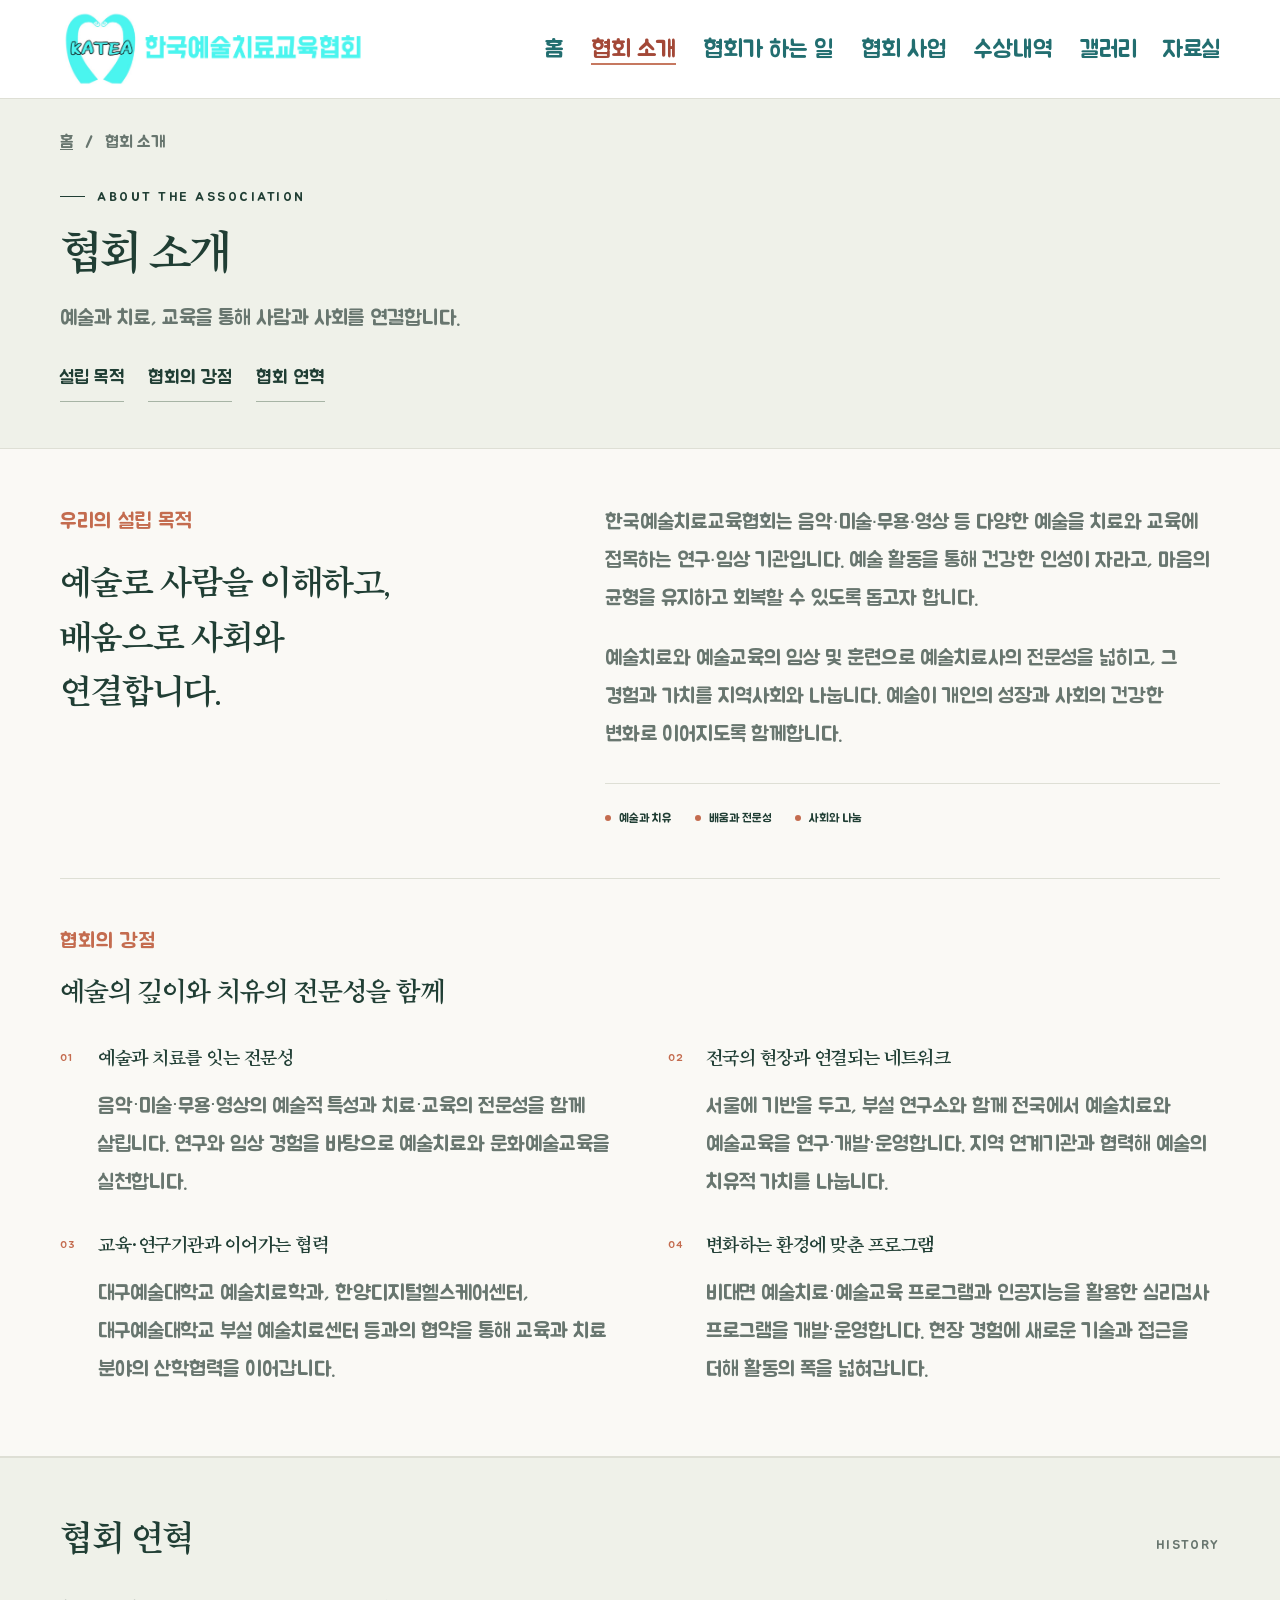
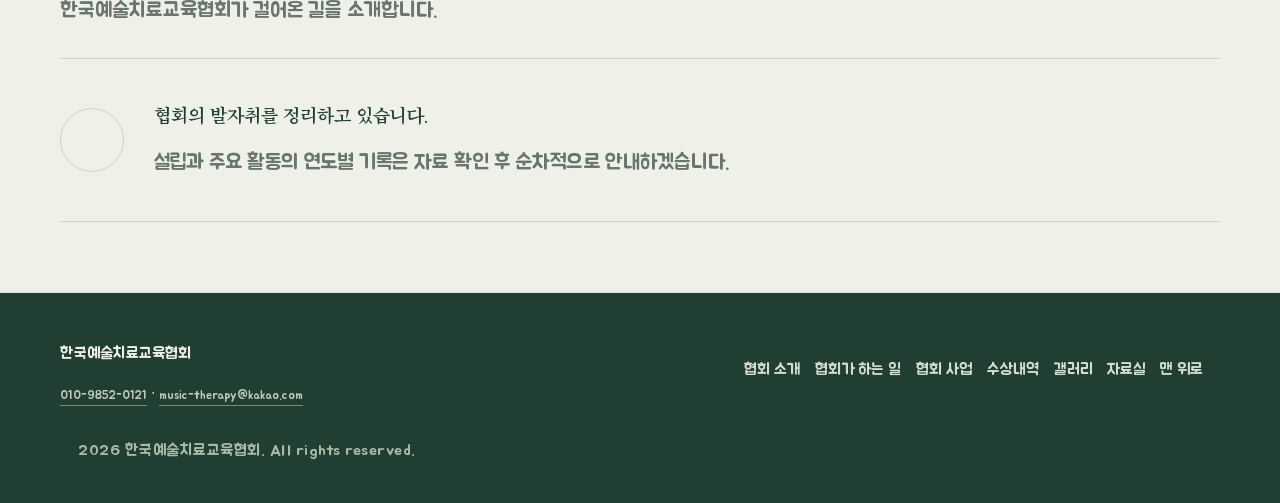
==== about/index.html @ 416f44d0 "Optimize exhibition image delivery and update vessel emphasis and association contact" ====
<!doctype html><html lang="ko"><head><meta charset="utf-8"><meta name="viewport" content="width=device-width, initial-scale=1"><meta name="theme-color" content="#244e40"><title>협회 소개 | 한국예술치료교육협회</title><meta name="description" content="예술과 치료, 교육을 통해 사람과 사회를 연결합니다."><link rel="canonical" href="https://k-atea.com/about/"><meta property="og:title" content="협회 소개 | 한국예술치료교육협회"><meta property="og:description" content="예술과 치료, 교육을 통해 사람과 사회를 연결합니다."><meta property="og:url" content="https://k-atea.com/about/"><meta property="og:image" content="https://k-atea.com/assets/katea-bi.png"><link rel="stylesheet" href="/assets/site.css"><script src="/assets/site.js" defer></script></head><body class="detail-page"><a href="#main" class="skip-link">본문 바로가기</a><header><div class="wrap header-inner"><a class="brand" href="/" aria-label="한국예술치료교육협회 홈"><img class="association-logo" src="/assets/katea-bi.png" width="2791" height="689" alt="한국예술치료교육협회 KATEA"></a><button class="menu" type="button" aria-expanded="false" aria-controls="navigation">메뉴</button><nav id="navigation" aria-label="주요 메뉴"><a href="/">홈</a><a href="/about/" aria-current="page">협회 소개</a><a href="/activities/">협회가 하는 일</a><a href="/projects/">협회 사업</a><a href="/awards/">수상내역</a><a href="/gallery/">갤러리</a><a href="/resources/">자료실</a></nav></div></header><main id="main"><div class="page-heading"><div class="wrap"><div class="breadcrumb"><a href="/">홈</a><span aria-hidden="true">/</span><span>협회 소개</span></div><div class="eyebrow">ABOUT THE ASSOCIATION</div><h1>협회 소개</h1><p>예술과 치료, 교육을 통해 사람과 사회를 연결합니다.</p><div role="navigation" class="page-subnav" aria-label="협회 소개 목차"><a href="#about">설립 목적</a><a href="#strengths">협회의 강점</a><a href="#history">협회 연혁</a></div></div></div><section class="section" id="about"><div class="wrap">

<div class="split"><div><p class="kicker">우리의 설립 목적</p><h2 class="statement">예술로 사람을 이해하고,<br>배움으로 사회와<br>연결합니다.</h2></div>
<div class="about-purpose"><p class="body-copy">한국예술치료교육협회는 음악<span style="font-family:Arial,sans-serif">·</span>미술<span style="font-family:Arial,sans-serif">·</span>무용<span style="font-family:Arial,sans-serif">·</span>영상 등 다양한 예술을 치료와 교육에 접목하는 연구<span style="font-family:Arial,sans-serif">·</span>임상 기관입니다. 예술 활동을 통해 건강한 인성이 자라고, 마음의 균형을 유지하고 회복할 수 있도록 돕고자 합니다.</p>
<p class="body-copy">예술치료와 예술교육의 임상 및 훈련으로 예술치료사의 전문성을 넓히고, 그 경험과 가치를 지역사회와 나눕니다. 예술이 개인의 성장과 사회의 건강한 변화로 이어지도록 함께합니다.</p>
<div class="values"><span><i></i>예술과 치유</span><span><i></i>배움과 전문성</span><span><i></i>사회와 나눔</span></div></div></div>
<div class="strengths" id="strengths"><div class="strengths-intro"><p class="kicker">협회의 강점</p><h2>예술의 깊이와 치유의 전문성을 함께</h2></div>
<div class="strengths-grid">
<article><span class="strength-number">01</span><h3>예술과 치료를 잇는 전문성</h3><p>음악·미술·무용·영상의 예술적 특성과 치료·교육의 전문성을 함께 살립니다. 연구와 임상 경험을 바탕으로 예술치료와 문화예술교육을 실천합니다.</p></article>
<article><span class="strength-number">02</span><h3>전국의 현장과 연결되는 네트워크</h3><p>서울에 기반을 두고, 부설 연구소와 함께 전국에서 예술치료와 예술교육을 연구·개발·운영합니다. 지역 연계기관과 협력해 예술의 치유적 가치를 나눕니다.</p></article>
<article><span class="strength-number">03</span><h3>교육·연구기관과 이어가는 협력</h3><p>대구예술대학교 예술치료학과, 한양디지털헬스케어센터, 대구예술대학교 부설 예술치료센터 등과의 협약을 통해 교육과 치료 분야의 산학협력을 이어갑니다.</p></article>
<article><span class="strength-number">04</span><h3>변화하는 환경에 맞춘 프로그램</h3><p>비대면 예술치료·예술교육 프로그램과 인공지능을 활용한 심리검사 프로그램을 개발·운영합니다. 현장 경험에 새로운 기술과 접근을 더해 활동의 폭을 넓혀갑니다.</p></article>
</div></div>
</div></section><section class="section history" id="history"><div class="wrap">
<div class="section-top"><h2 class="section-title">협회 연혁</h2><span class="section-index">HISTORY</span></div>
<p class="intro-line">한국예술치료교육협회가 걸어온 길을 소개합니다.</p>
<div class="empty"><span class="empty-symbol" aria-hidden="true">↗</span><div><h3>협회의 발자취를 정리하고 있습니다.</h3><p>설립과 주요 활동의 연도별 기록은 자료 확인 후 순차적으로 안내하겠습니다.</p></div></div>
</div></section></main><footer><div class="wrap"><div class="footer-inner"><div><strong>한국예술치료교육협회</strong><p><a href="tel:01098520121">010-9852-0121</a> · <a href="mailto:music-therapy@kakao.com">music-therapy@kakao.com</a></p></div><div class="footer-links"><a href="/about/">협회 소개</a><a href="/activities/">협회가 하는 일</a><a href="/projects/">협회 사업</a><a href="/awards/">수상내역</a><a href="/gallery/">갤러리</a><a href="/resources/">자료실</a><a href="#main">맨 위로 ↑</a></div></div><div class="copyright">© <span id="year">2026</span> 한국예술치료교육협회. All rights reserved.</div></div></footer></body></html>
---- assets/site.css ----
:root{--ink:#203e34;--green:#244e40;--muted:#68766f;--paper:#faf9f5;--line:#dedfd5;--soft:#eff1e9;--accent:#c46c4f}
*{box-sizing:border-box}html{scroll-behavior:smooth;scroll-padding-top:110px}body{margin:0;background:var(--paper);color:var(--ink);font-family:"Noto Sans KR","Malgun Gothic",sans-serif;word-break:keep-all}a{color:inherit;text-decoration:none}button{font:inherit;cursor:pointer}a:focus-visible,button:focus-visible{outline:3px solid var(--accent);outline-offset:5px}.wrap{max-width:1240px;margin:auto;padding:0 40px}.draft{background:var(--green);color:#e4ebdf;text-align:center;padding:9px 16px;font-size:11px;letter-spacing:.03em}
header{position:sticky;top:0;background:rgba(250,249,245,.97);border-bottom:1px solid var(--line);z-index:5}.header-inner{height:88px;display:flex;align-items:center;justify-content:space-between;gap:22px}.brand{display:flex;align-items:center;gap:12px}.brand svg{width:38px;height:44px}.brand strong{display:block;font-size:19px;letter-spacing:-1px}.brand small{display:block;font-size:10px;letter-spacing:3px;margin-top:5px;color:var(--muted)}nav{display:flex;gap:27px}nav a{font-size:13px;font-weight:600;padding:14px 0}nav a:hover,nav a[aria-current]{color:var(--accent)}.menu{display:none;background:none;border:1px solid var(--line);padding:8px 12px;border-radius:4px}
.hero{position:relative;overflow:hidden;border-bottom:1px solid var(--line)}.hero-inner{display:grid;grid-template-columns:1.12fr 1fr;align-items:center;min-height:610px;gap:40px;padding-top:65px;padding-bottom:65px}.eyebrow{font-size:11px;letter-spacing:2.5px;font-weight:600;display:flex;align-items:center;gap:12px}.eyebrow:before{content:"";width:25px;height:1px;background:currentColor}.hero h1{font-size:clamp(36px,4.3vw,60px);font-weight:400;line-height:1.4;letter-spacing:-3px;margin:30px 0 25px}.hero h1 em{font-style:normal;color:var(--accent)}.hero p{font-size:15px;color:var(--muted);line-height:1.95;margin:0}.hero-actions{display:flex;gap:25px;align-items:center;margin-top:35px}.button{display:inline-flex;gap:30px;align-items:center;padding:16px 22px;background:var(--green);color:white;font-size:13px}.button:hover{background:#35634f}.text-link{font-size:13px;border-bottom:1px solid #a7b4a5;padding:10px 0}.art{margin:0;position:relative;max-width:470px;justify-self:center;width:100%}.art svg{width:100%;display:block}.art figcaption{margin-top:15px;display:flex;justify-content:space-between;color:var(--muted);font-size:10px;letter-spacing:1.7px}.hero-foot{font-size:10px;letter-spacing:2px;color:var(--muted);padding-bottom:24px;display:flex;gap:18px;align-items:center}.hero-foot:before{content:"";height:1px;width:46px;background:var(--muted)}
.section{padding:95px 0;border-bottom:1px solid var(--line)}.section-top{display:flex;justify-content:space-between;align-items:baseline;margin-bottom:38px}.section-title{font-size:34px;letter-spacing:-1.5px;font-weight:500;margin:0}.section-index{font-size:11px;letter-spacing:2px;color:var(--muted)}.split{display:grid;grid-template-columns:.85fr 1.15fr;gap:90px}.kicker{color:var(--accent);font-size:12px;letter-spacing:1px;margin:0 0 18px}.statement{font-size:33px;font-weight:400;line-height:1.65;letter-spacing:-1px;margin:0}.body-copy{font-size:15px;line-height:2.1;color:var(--muted);margin:0}.note{display:inline-block;font-size:11px;padding:5px 10px;background:#e8ebdf;color:#58634e;border-radius:20px;margin-bottom:15px}.values{margin-top:32px;display:flex;gap:24px;border-top:1px solid var(--line);padding-top:23px}.values span{font-size:12px;display:flex;align-items:center;gap:8px}.values i{width:6px;height:6px;background:var(--accent);border-radius:50%}.history{background:var(--soft)}.empty{border-top:1px solid #cdd4c6;border-bottom:1px solid #cdd4c6;padding:42px 0;display:flex;gap:30px;align-items:center}.empty-symbol{width:64px;height:64px;border:1px solid #cdd4c6;border-radius:50%;display:grid;place-items:center;font-size:25px;color:#66775e;flex-shrink:0}.empty h3{font-size:18px;font-weight:500;margin:0 0 10px}.empty p{font-size:13px;line-height:1.8;color:var(--muted);margin:0}.intro-line{max-width:600px;font-size:14px;line-height:1.9;color:var(--muted);margin:-16px 0 30px}.activities{display:grid;grid-template-columns:repeat(3,1fr);gap:35px;margin-top:25px}.activity{border-top:2px solid #8b9c7c;padding:26px 0 8px}.activity:nth-child(2){border-color:#c78965}.activity:nth-child(3){border-color:#c2bc83}.activity-number{font-size:12px;letter-spacing:2px;color:var(--muted)}.activity h3{font-size:23px;font-weight:500;letter-spacing:-1px;margin:26px 0 13px}.activity p{font-size:13px;line-height:1.95;color:var(--muted);margin:0}.award-inner{display:grid;grid-template-columns:.8fr 1.2fr;gap:75px;align-items:center}.award-title p{margin:18px 0 0;line-height:1.9;font-size:14px;color:var(--muted)}.gallery{background:#f0eee6}.gallery-head{display:flex;justify-content:space-between;align-items:center;gap:20px;margin-bottom:25px}.filters{display:flex;gap:8px}.filters button{border:1px solid #d4d6c9;background:transparent;padding:9px 19px;border-radius:24px;font-size:12px;color:var(--muted)}.filters button[aria-pressed="true"]{background:var(--green);color:white;border-color:var(--green)}.gallery-space{min-height:240px;border:1px solid #d4d6c9;display:grid;place-items:center;text-align:center;padding:35px;background:rgba(255,255,255,.25)}.gallery-space svg{width:45px;height:45px;margin:auto auto 17px;color:#7a886e}.gallery-space h3{font-size:19px;font-weight:500;margin:0 0 12px}.gallery-space p{font-size:13px;color:var(--muted);margin:0;line-height:1.9}.bottom-message{padding:70px 20px;text-align:center}.bottom-message p{font-size:26px;font-weight:400;line-height:1.7;letter-spacing:-1px;margin:0}.bottom-message small{display:block;letter-spacing:3px;font-size:10px;margin-top:22px;color:var(--muted)}footer{background:#213e33;color:#eff0e8;padding:40px 0}.footer-inner{display:flex;justify-content:space-between;align-items:center;gap:25px}.footer-inner strong{font-size:16px;font-weight:500}.footer-inner p{font-size:11px;color:#bdc9bc;line-height:1.8;margin:10px 0 0}.footer-inner a{font-size:12px;border-bottom:1px solid #7b8d7a;padding-bottom:5px}.copyright{font-size:10px;color:#a9b9a8;margin-top:28px;letter-spacing:.5px}
@media(max-width:1000px){.wrap{padding-left:26px;padding-right:26px}nav{gap:15px}nav a{font-size:12px}.brand strong{font-size:16px}.brand small{letter-spacing:2px}.hero-inner{min-height:540px;gap:15px}.split{gap:45px}.award-inner{gap:40px}}
@media(max-width:760px){html{scroll-padding-top:85px}.wrap{padding-left:23px;padding-right:23px}.header-inner{height:75px}.brand strong{font-size:16px}.brand small{font-size:8px;letter-spacing:1.8px}.brand svg{width:30px}.menu{display:block}nav{display:none;position:absolute;left:0;right:0;top:75px;background:var(--paper);padding:12px 24px 22px;border-bottom:1px solid var(--line);flex-direction:column;gap:0}nav.open{display:flex}nav a{font-size:14px;padding:13px 0}.hero-inner{grid-template-columns:1fr;padding-top:48px;padding-bottom:25px;gap:30px}.hero h1{font-size:42px;letter-spacing:-2.5px;margin-top:25px}.hero p{font-size:14px}.eyebrow{font-size:10px;letter-spacing:1.5px}.art{width:80%;max-width:360px}.hero-actions{gap:20px}.hero-foot{font-size:9px;padding-top:20px}.section{padding:62px 0}.section-top{margin-bottom:30px}.section-title{font-size:28px}.section-index{font-size:9px;letter-spacing:1px}.split,.award-inner{grid-template-columns:1fr;gap:28px}.statement{font-size:28px}.body-copy{font-size:14px}.activities{grid-template-columns:1fr;gap:27px}.activity h3{margin-top:16px}.activity p{max-width:480px}.empty{gap:18px;padding:30px 0}.empty-symbol{width:48px;height:48px}.empty h3{font-size:16px}.empty p{font-size:12px}.gallery-head{align-items:flex-start;flex-direction:column}.gallery-space{min-height:230px}.bottom-message{padding:50px 20px}.bottom-message p{font-size:22px}.footer-inner{align-items:flex-start;flex-direction:column}.intro-line{margin-top:-5px}}
@media(prefers-reduced-motion:reduce){html{scroll-behavior:auto}}

/* Official association BI and activity video */
header{background:#fff}.brand{flex-shrink:0}.association-logo{display:block;width:315px;max-width:100%;height:auto}.header-inner{height:98px}
.gallery-space[hidden],.gallery-feature[hidden]{display:none}
.gallery-feature{background:#fff;border:1px solid var(--line);padding:30px}
.video-heading{display:flex;justify-content:space-between;gap:25px;align-items:center;margin-bottom:24px}
.video-heading .kicker{margin-bottom:12px}.video-heading h3{font-size:36px;font-weight:500;letter-spacing:-1.5px;margin:0;line-height:1.4}
.video-project{font-size:14px;line-height:1.8;color:var(--muted);margin:0;text-align:right}.video-project span{display:block;font-size:11px;letter-spacing:1px;color:var(--accent);margin-bottom:4px}
.video-frame{aspect-ratio:16/9;width:100%;background:#111;position:relative}.video-frame iframe{position:absolute;inset:0;width:100%;height:100%;border:0}
.video-caption{display:flex;justify-content:space-between;gap:15px;align-items:center;margin:16px 0 26px;font-size:12px;color:var(--muted);line-height:1.8}.video-caption p{margin:0}.video-caption a{white-space:nowrap;border-bottom:1px solid #a7b4a5;color:var(--green)}
.partners{display:grid;grid-template-columns:repeat(4,minmax(0,1fr));border-top:1px solid var(--line);padding-top:24px;gap:22px}
.partner{min-width:0}.partner-role{display:block;font-size:11px;color:var(--muted);margin-bottom:12px}.partner a{display:flex;align-items:center;justify-content:center;height:75px;background:white;border:1px solid #edeee9;padding:12px}.partner img{display:block;max-width:100%;max-height:100%;width:auto;height:auto}.partner .partner-name{font-size:11px;line-height:1.7;margin:9px 0 0;color:var(--muted)}.partner .arte-mark{width:100%;height:auto;max-height:100%}
.gallery-status{font-size:12px;color:var(--muted);margin:15px 0 0}
@media(max-width:1000px){.association-logo{width:275px}.header-inner{gap:15px}nav{gap:15px}}
@media(max-width:760px){.header-inner{height:82px}.association-logo{width:235px}nav{top:82px}.gallery-feature{padding:18px}.video-heading{align-items:flex-start;flex-direction:column;gap:15px}.video-heading h3{font-size:30px}.video-project{text-align:left}.video-project span{display:inline;margin-right:8px}.video-caption{align-items:flex-start;flex-direction:column;margin-bottom:22px}.partners{grid-template-columns:repeat(2,minmax(0,1fr));gap:20px 15px}.partner a{height:67px;padding:10px}.partner-name{font-size:10px}.gallery-head{gap:20px}}
@media(max-width:360px){.association-logo{width:205px}.header-inner{gap:10px}}

/* Association purpose and strengths */
.about-purpose>.body-copy+.body-copy{margin-top:22px}.strengths{margin-top:65px;padding-top:42px;border-top:1px solid var(--line)}.strengths-intro h3{font-size:26px;line-height:1.6;letter-spacing:-1px;font-weight:500;margin:0}.strengths-intro .kicker{margin-bottom:12px}.strengths-grid{display:grid;grid-template-columns:repeat(2,minmax(0,1fr));gap:32px 55px;margin-top:32px}.strengths-grid article{position:relative;padding-left:38px}.strength-number{position:absolute;top:4px;left:0;color:var(--accent);font-size:11px;letter-spacing:1px}.strengths-grid h4{font-size:18px;font-weight:500;line-height:1.65;margin:0 0 12px;letter-spacing:-.5px}.strengths-grid p{font-size:13px;line-height:1.95;color:var(--muted);margin:0}
@media(max-width:760px){.strengths{margin-top:42px;padding-top:30px}.strengths-intro h3{font-size:23px}.strengths-grid{grid-template-columns:1fr;gap:28px;margin-top:28px}.strengths-grid article{padding-left:32px}.strengths-grid h4{font-size:17px}.about-purpose .values{gap:16px;flex-wrap:wrap}}

/* Arts healing and arts education project archive */
.projects-section{background:#f0f2eb}.projects-heading{display:flex;justify-content:space-between;align-items:center;gap:25px}.projects-heading .intro-line{margin:0}.project-filters{display:flex;gap:8px;flex-shrink:0}.project-filters button{border:1px solid #cfd7c9;background:transparent;color:var(--muted);padding:11px 23px;font-size:13px;border-radius:25px}.project-filters button[aria-pressed="true"]{background:var(--green);border-color:var(--green);color:white}.project-category-description{font-size:12px;letter-spacing:.5px;color:var(--muted);margin:28px 0 0}.project-timeline[hidden]{display:none}.project-timeline{margin-top:26px}.project-year{display:grid;grid-template-columns:180px minmax(0,1fr);gap:35px;border-top:1px solid #cdd5c6;padding:36px 0}.project-year:last-child{padding-bottom:0}.project-year-label h3{font-size:36px;font-weight:400;letter-spacing:-1px;margin:0 0 12px;line-height:1.2}.project-period{font-size:12px;color:var(--muted);line-height:1.8;margin:15px 0 0}.project-period>span{display:block;font-size:10px;letter-spacing:.5px}.project-live{display:inline-block;border:1px solid #a9baa0;color:#476a38;border-radius:20px;font-size:10px;padding:4px 10px}.project-entry{background:var(--paper);padding:26px 28px}.project-entry+.project-entry{margin-top:16px}.project-organizer{font-size:11px;color:var(--muted);margin:0 0 10px}.project-entry h4{font-size:19px;font-weight:500;letter-spacing:-.5px;line-height:1.7;margin:0}.project-tags{display:flex;flex-wrap:wrap;gap:7px;margin-top:16px}.project-tags span{font-size:11px;color:#59674e;background:#e8ecdf;padding:5px 10px;border-radius:3px}.project-institutions{border-top:1px solid var(--line);margin-top:22px;padding-top:14px}.project-institutions summary{font-size:12px;color:var(--green);cursor:pointer;padding:3px 0;width:fit-content}.project-institutions summary:focus-visible{outline:3px solid var(--accent);outline-offset:5px}.project-institution-groups{padding-top:18px}.project-institution-groups>div+div{margin-top:20px}.project-institution-groups h5{font-size:12px;font-weight:600;margin:0 0 10px}.project-institution-groups ul{list-style:disc;margin:0;padding-left:17px;display:grid;grid-template-columns:repeat(2,minmax(0,1fr));column-gap:25px;row-gap:7px}.project-institution-groups li{font-size:12px;line-height:1.85;color:var(--muted);padding-left:1px}
@media(max-width:1020px){.menu{display:block}nav{display:none;position:absolute;left:0;right:0;top:82px;background:#fff;padding:12px 24px 22px;border-bottom:1px solid var(--line);flex-direction:column;gap:0}nav.open{display:flex}nav a{font-size:14px;padding:13px 0}.header-inner{height:82px}.association-logo{width:235px}}
@media(max-width:760px){.projects-heading{align-items:flex-start;flex-direction:column;gap:24px}.project-filters button{padding:10px 23px}.project-year{grid-template-columns:1fr;gap:21px;padding:28px 0}.project-year-label{display:flex;align-items:center;gap:14px;flex-wrap:wrap}.project-year-label h3{font-size:30px;margin:0}.project-period{margin:0 0 0 auto;text-align:right;font-size:11px}.project-period>span{font-size:9px}.project-entry{padding:21px 19px}.project-entry h4{font-size:17px}.project-institution-groups ul{grid-template-columns:1fr;gap:6px}.project-category-description{font-size:11px}}

/* Separate menu pages and a concise home */
.skip-link{position:absolute;left:-9999px;top:12px;background:#fff;padding:12px;z-index:20}.skip-link:focus{left:12px}.sr-only{position:absolute;width:1px;height:1px;padding:0;margin:-1px;overflow:hidden;clip:rect(0,0,0,0);white-space:nowrap;border:0}
.page-heading{background:var(--soft);border-bottom:1px solid var(--line);padding:28px 0 46px}.breadcrumb{display:flex;gap:12px;font-size:11px;color:var(--muted);margin-bottom:30px}.breadcrumb a{text-decoration:underline;text-underline-offset:3px}.page-heading h1{font-size:44px;font-weight:400;letter-spacing:-2px;line-height:1.4;margin:14px 0}.page-heading>.wrap>p{font-size:14px;line-height:1.9;color:var(--muted);margin:0;max-width:680px}.page-subnav{display:flex;gap:24px;margin-top:26px;flex-wrap:wrap}.page-subnav a{font-size:12px;border-bottom:1px solid #a7b4a5;padding-bottom:7px}.detail-page .section{padding-top:52px;padding-bottom:70px;min-height:250px}.detail-page .projects-section,.detail-page .gallery{background:var(--paper)}.detail-page .strengths{margin-top:50px}.detail-page .strengths-intro h2{font-size:26px;line-height:1.6;font-weight:500;letter-spacing:-1px;margin:0}.detail-page .strengths-grid h3{font-size:18px;line-height:1.65;font-weight:500;letter-spacing:-.5px;margin:0 0 12px}.detail-page .project-year-label h2{font-size:36px;font-weight:400;letter-spacing:-1px;line-height:1.2;margin:0 0 12px}.detail-page .project-entry h3{font-size:19px;font-weight:500;letter-spacing:-.5px;line-height:1.7;margin:0}.detail-page .project-institution-groups h4{font-size:12px;font-weight:600;margin:0 0 10px}.detail-page .video-heading h2{font-size:36px;font-weight:500;letter-spacing:-1.5px;line-height:1.4;margin:0}.detail-page #history{border-top:1px solid var(--line)}
.home-summary{padding:65px 0;border-bottom:1px solid var(--line)}.home-summary-grid{display:grid;grid-template-columns:.95fr 1.05fr;gap:75px;align-items:center}.home-summary h2{font-size:29px;line-height:1.7;font-weight:400;letter-spacing:-1px;margin:0}.home-summary p{font-size:14px;line-height:2;color:var(--muted);margin:0 0 18px}.home-projects{padding:65px 0;background:var(--soft);border-bottom:1px solid var(--line)}.home-section-heading{display:flex;align-items:center;justify-content:space-between;gap:25px;margin-bottom:28px}.home-section-heading h2{font-size:29px;font-weight:500;letter-spacing:-1px;margin:0}.home-project-grid{display:grid;grid-template-columns:repeat(2,minmax(0,1fr));gap:25px}.home-project-card{background:var(--paper);padding:30px;display:block;border-top:2px solid #8b9c7c;transition:background .15s}.home-project-card:nth-child(2){border-top-color:#c78965}.home-project-card:hover{background:#fff}.home-project-card h3{font-size:24px;font-weight:500;letter-spacing:-1px;margin:16px 0}.home-project-card p{font-size:13px;line-height:1.9;color:var(--muted);margin:0 0 22px}.home-card-link{font-size:12px;border-bottom:1px solid #a7b4a5;padding-bottom:5px}.home-latest{padding:65px 0;border-bottom:1px solid var(--line)}.home-latest-layout{display:grid;grid-template-columns:.65fr 1.35fr;gap:45px;align-items:center}.home-latest h3{font-size:31px;font-weight:400;letter-spacing:-1px;margin:15px 0}.home-latest p{font-size:14px;line-height:1.9;color:var(--muted);margin:0 0 22px}.home-latest .video-frame{margin:0}.footer-links{display:flex;flex-wrap:wrap;gap:15px;line-height:1.8}.footer-inner .footer-links a{font-size:11px;border:0;color:#d3ddcf}.empty-page{padding:75px 0;min-height:350px}.empty-page p{line-height:2;color:var(--muted)}
@media(max-width:760px){.page-heading{padding:23px 0 30px}.page-heading h1{font-size:34px;letter-spacing:-1.5px}.breadcrumb{margin-bottom:23px}.page-heading>.wrap>p{font-size:13px}.detail-page .section{padding-top:36px;padding-bottom:48px}.home-summary,.home-projects,.home-latest{padding:45px 0}.home-summary-grid,.home-latest-layout{grid-template-columns:1fr;gap:25px}.home-summary h2{font-size:25px}.home-section-heading h2{font-size:26px}.home-section-heading{gap:15px}.home-section-heading .text-link{font-size:11px;white-space:nowrap}.home-project-grid{grid-template-columns:1fr;gap:18px}.home-project-card{padding:25px}.home-project-card h3{font-size:22px;margin:14px 0}.home-project-card p{margin-bottom:18px}.home-latest h3{font-size:28px}.detail-page .strengths-intro h2{font-size:23px}.detail-page .strengths-grid h3{font-size:17px}.detail-page .project-year-label h2{font-size:30px;margin:0}.detail-page .project-entry h3{font-size:17px}.detail-page .video-heading h2{font-size:30px}.page-subnav{gap:20px}.footer-links{gap:12px}}

/* 2024 Korea Arts & Culture Education Service commendation */
.award-record{display:grid;grid-template-columns:.9fr 1.1fr;gap:55px;align-items:start}.award-photo{margin:0}.award-photo>a{display:block;background:#eee9df;border:1px solid #e1dfd5;padding:10px}.award-photo img{display:block;width:100%;height:auto}.award-photo figcaption{text-align:center;margin-top:15px;font-size:12px;color:var(--muted)}.award-photo figcaption a{border-bottom:1px solid #a7b4a5;padding-bottom:4px}.award-copy>.kicker{line-height:1.8;margin:0 0 15px}.award-copy h2{font-size:30px;font-weight:500;line-height:1.6;letter-spacing:-1.2px;margin:0 0 26px}.award-facts{margin:0;padding:20px 0;border-top:1px solid var(--line);border-bottom:1px solid var(--line)}.award-facts>div{display:grid;grid-template-columns:80px minmax(0,1fr);gap:14px;font-size:13px;line-height:1.8}.award-facts>div+div{margin-top:10px}.award-facts dt{color:var(--muted)}.award-facts dd{margin:0}.award-description{margin-top:28px}.award-description h3{font-size:19px;line-height:1.7;font-weight:500;margin:0 0 15px;letter-spacing:-.5px}.award-description p{font-size:14px;line-height:2;color:var(--muted);margin:0}.award-description p+p{margin-top:16px}.award-citation{margin-top:24px;border-top:1px solid var(--line);padding-top:17px}.award-citation summary{font-size:12px;color:var(--green);cursor:pointer;line-height:1.8;padding:3px 0}.award-citation blockquote{font-size:13px;line-height:2;color:var(--muted);margin:17px 0 0;padding:0 0 0 16px;border-left:2px solid #aab69a}.award-project-link{margin-top:25px;display:inline-block}
@media(max-width:760px){.award-record{grid-template-columns:1fr;gap:35px}.award-photo{max-width:410px;width:100%;justify-self:center}.award-copy h2{font-size:25px;letter-spacing:-1px;margin-bottom:22px}.award-copy>.kicker{font-size:11px}.award-facts>div{grid-template-columns:65px minmax(0,1fr);gap:10px;font-size:12px}.award-description h3{font-size:18px}.award-description p{font-size:13px}.award-citation blockquote{font-size:12px}}

.video-description{margin:0 0 24px;max-width:860px}.video-description h3{font-size:14px;font-weight:600;color:var(--green);margin:0 0 8px}.video-description p{font-size:15px;line-height:1.95;color:var(--muted);margin:0}

/* BOOKK typography */

@font-face{font-family:"Bookk Gothic";src:url("/assets/fonts/BookkGothic_Bold.woff2") format("woff2");font-style:normal;font-weight:100 900;font-display:swap}
@font-face{font-family:"Bookk Myungjo";src:url("/assets/fonts/BookkMyungjo_Light.woff2") format("woff2");font-style:normal;font-weight:100 500;font-display:swap}
@font-face{font-family:"Bookk Myungjo";src:url("/assets/fonts/BookkMyungjo_Bold.woff2") format("woff2");font-style:normal;font-weight:600 900;font-display:swap}
body{font-family:"Bookk Gothic","Malgun Gothic",sans-serif}input,select,textarea{font-family:inherit}h1,h2,h3,h4,h5,h6,.statement,.bottom-message p{font-family:"Bookk Myungjo","Batang",serif}

h1,h2,h3,h4,h5,h6,.statement,.bottom-message p{font-weight:700!important}

/* Jua body type and larger reading sizes */
@font-face{font-family:"BM Jua";src:url("/assets/fonts/BMJUA.woff2") format("woff2");font-style:normal;font-weight:100 900;font-display:swap}
body{font-family:"BM Jua","Malgun Gothic",sans-serif;font-size:21px;line-height:1.7}
main p:not(.statement):not(.bottom-message p),main li,main dd,main dt,main blockquote{font-size:21px!important;line-height:1.8!important}
main button,main summary,main label,main input,main select,.text-link,.button,.page-subnav a,.home-card-link{font-size:19px!important}
nav a{font-size:24px!important;line-height:1.4;white-space:nowrap}
.project-tags span,.project-period>span,.project-live,.partner-role,.partner-name,.video-caption,.breadcrumb,.kicker,.project-category-description{font-size:17px!important}
.footer-inner p,.footer-inner .footer-links a,.copyright{font-size:16px}
.detail-page .project-institution-groups h4,.video-description h3{font-size:18px}
@media(max-width:760px){body{font-size:20px}main p:not(.statement):not(.bottom-message p),main li,main dd,main dt,main blockquote{font-size:20px!important}main button,main summary,main label,.text-link,.button{font-size:18px!important}.home-section-heading{flex-wrap:wrap}.hero-actions{flex-wrap:wrap}.video-caption{flex-wrap:wrap}}
@media(min-width:1021px) and (max-width:1250px){nav{gap:14px}.association-logo{width:245px}}

/* Render middle dots with a system glyph in Jua text. */
@font-face{font-family:"BM Jua";src:local("Arial"),local("Liberation Sans"),local("Roboto"),local("Helvetica");font-style:normal;font-weight:100 900;unicode-range:U+00B7,U+007E}

body .hero #hero-title+p{font-size:clamp(22px,4.6cqw,24px)!important}.menu{font-size:23px;line-height:1.4}.section-index,.eyebrow{font-size:13px}.resources-section .pdf-dropzone small,.resources-section .pdf-quality small,.resources-section .pdf-file-info small,.resources-section .resources-privacy{font-size:15px}.resources-section .pdf-quality b,.resources-section .pdf-file-info strong{font-size:17px}

@media(min-width:1021px) and (max-width:1179px){.menu{display:block}.header-inner{position:relative}nav{display:none;position:absolute;inset:100% 0 auto;background:#fff;padding:12px 24px;flex-direction:column;gap:0;border-bottom:1px solid var(--line)}nav.open{display:flex}}
@media(max-width:1179px){nav.open{max-height:calc(100dvh - 88px);overflow-y:auto}nav a{font-size:23px!important;padding:10px 0}}

/* Association navigation palette */
header nav a{color:#226e70}
header nav a:hover,header nav a:focus-visible{color:#12575b;background:#e6f5f1;border-radius:4px}
header nav a[aria-current="page"]{color:#a34837;text-decoration:underline;text-decoration-color:#c67860;text-decoration-thickness:2px;text-underline-offset:.32em}
header .menu{color:#226e70;background:#edf8f5;border-color:#92bdb6;border-radius:6px}
header .menu:hover,header .menu[aria-expanded="true"]{color:#12575b;background:#dbf1eb}
/* Spring 2026 gallery entry */
.gallery-exhibition[hidden]{display:none}.gallery-exhibition{margin-bottom:35px;border:1px solid var(--line);background:#edf0e6}.gallery-exhibition-link{display:grid;grid-template-columns:1fr 1.15fr;align-items:center}.gallery-exhibition-link>img{display:block;width:100%;height:auto;aspect-ratio:1797/985;object-fit:contain}.gallery-exhibition-link>div{padding:38px}.gallery-exhibition h2{font-size:32px;font-weight:500;line-height:1.5;letter-spacing:-1px;margin:0 0 20px}.gallery-exhibition p{font-size:15px;line-height:1.9;color:var(--muted)}.gallery-exhibition .gallery-exhibition-note{font-size:13px}.gallery-exhibition .button{margin-top:12px}.gallery-exhibition a:hover h2{color:var(--accent)}@media(max-width:760px){.gallery-exhibition-link{grid-template-columns:1fr}.gallery-exhibition-link>img{height:auto}.gallery-exhibition-link>div{padding:25px}.gallery-exhibition h2{font-size:26px}.gallery-head .filters{flex-wrap:wrap;justify-content:flex-start}}
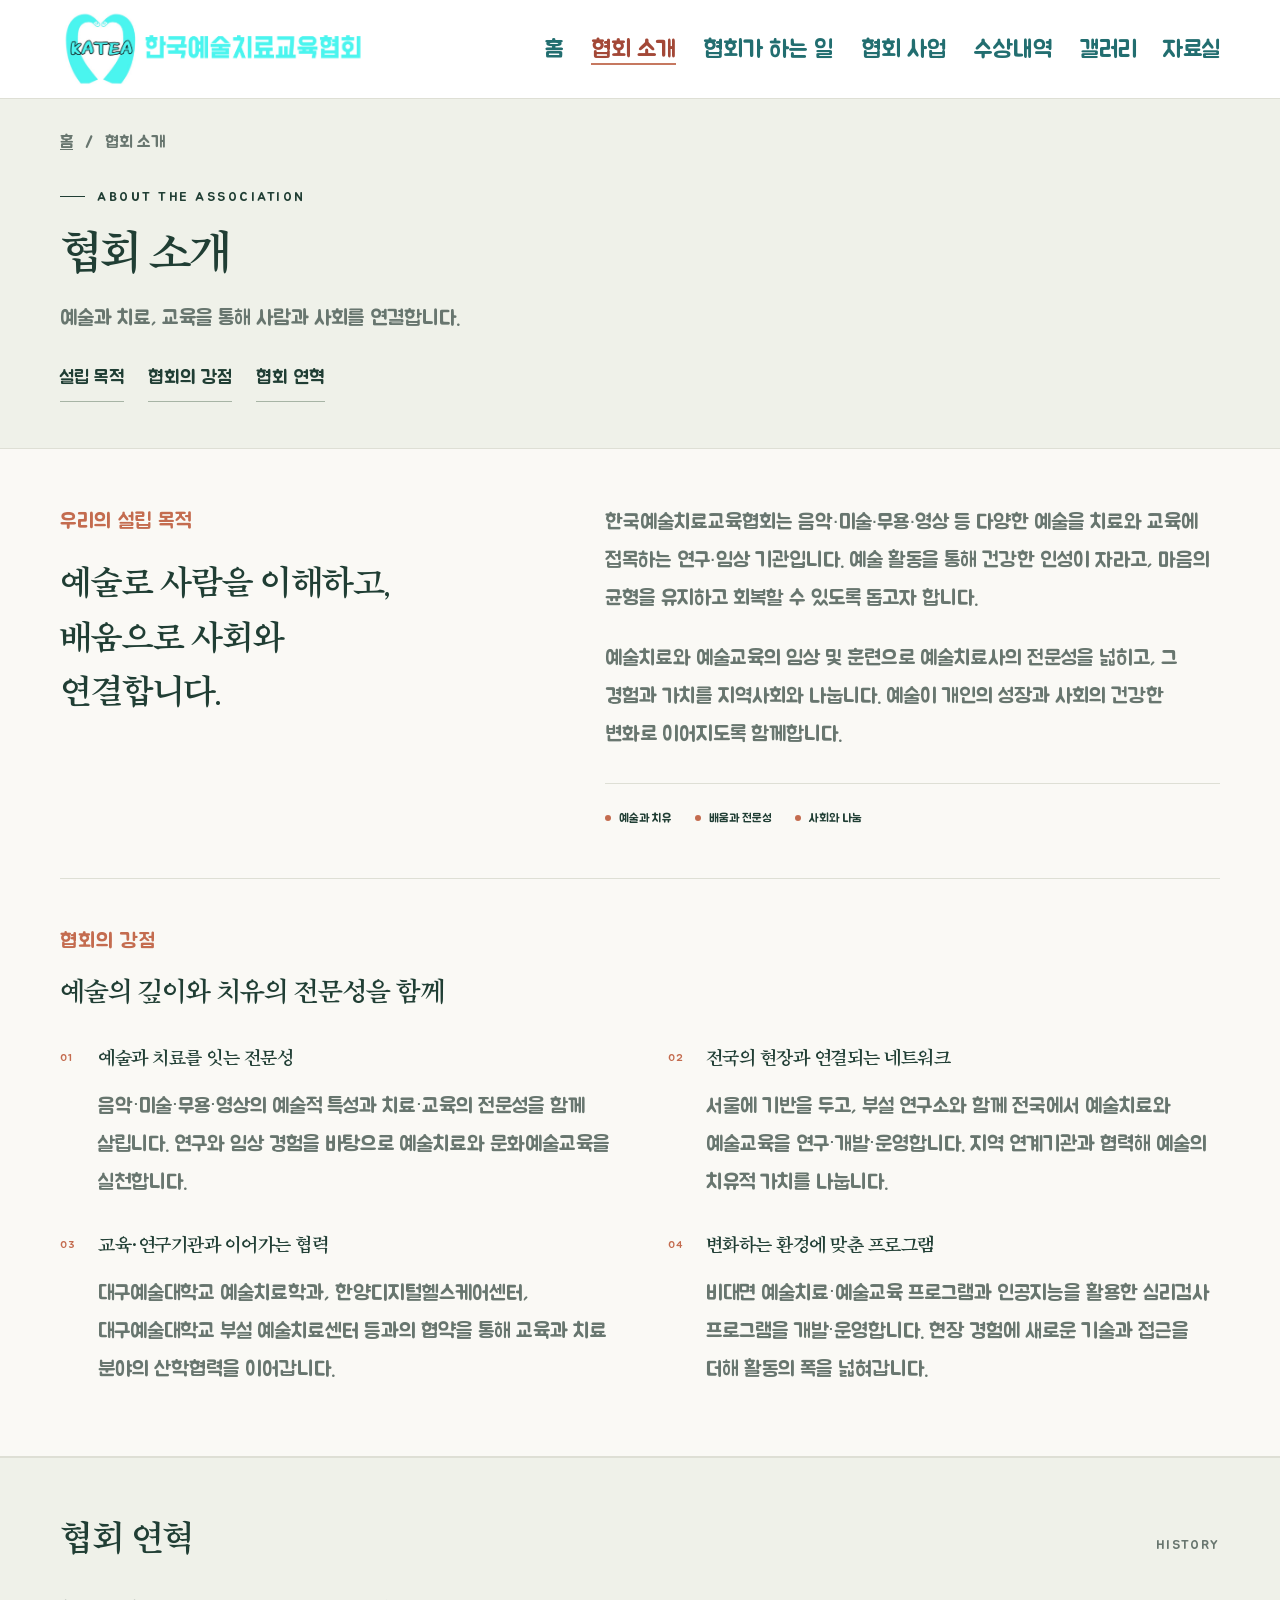
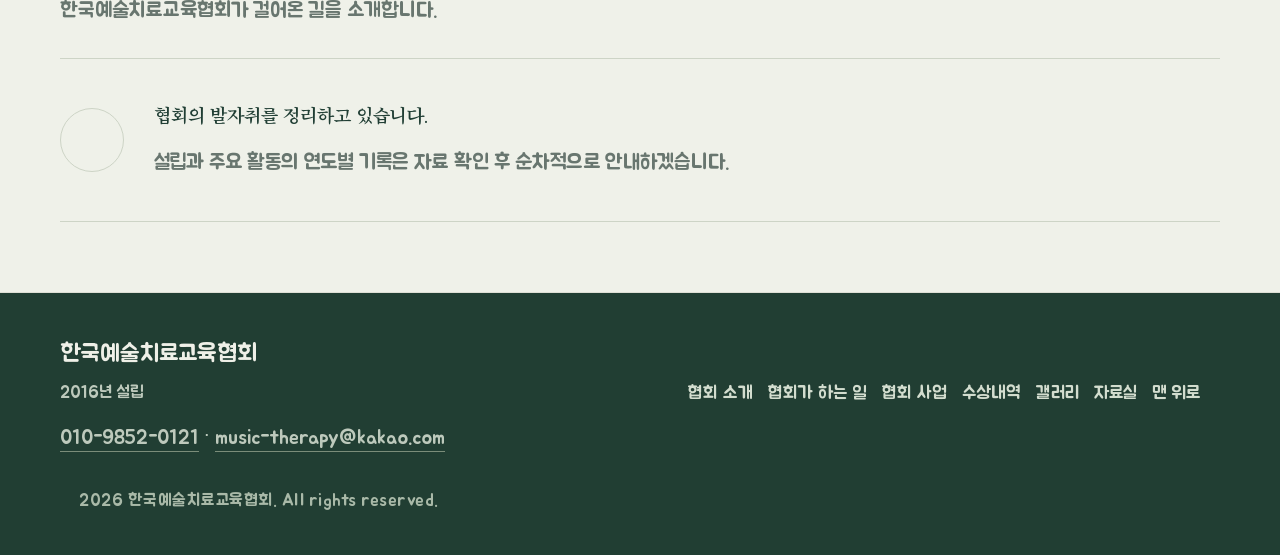
==== commit cd1e983e: "Add Chilgok exhibition partner logos and enlarge association footer" ====
--- a/about/index.html
+++ b/about/index.html
@@ -15,4 +15,4 @@
 <div class="section-top"><h2 class="section-title">협회 연혁</h2><span class="section-index">HISTORY</span></div>
 <p class="intro-line">한국예술치료교육협회가 걸어온 길을 소개합니다.</p>
 <div class="empty"><span class="empty-symbol" aria-hidden="true">↗</span><div><h3>협회의 발자취를 정리하고 있습니다.</h3><p>설립과 주요 활동의 연도별 기록은 자료 확인 후 순차적으로 안내하겠습니다.</p></div></div>
-</div></section></main><footer><div class="wrap"><div class="footer-inner"><div><strong>한국예술치료교육협회</strong><p><a href="tel:01098520121">010-9852-0121</a> · <a href="mailto:music-therapy@kakao.com">music-therapy@kakao.com</a></p></div><div class="footer-links"><a href="/about/">협회 소개</a><a href="/activities/">협회가 하는 일</a><a href="/projects/">협회 사업</a><a href="/awards/">수상내역</a><a href="/gallery/">갤러리</a><a href="/resources/">자료실</a><a href="#main">맨 위로 ↑</a></div></div><div class="copyright">© <span id="year">2026</span> 한국예술치료교육협회. All rights reserved.</div></div></footer></body></html>+</div></section></main><footer><div class="wrap"><div class="footer-inner"><div><strong>한국예술치료교육협회</strong><p class="footer-founded">2016년 설립</p><p><a href="tel:01098520121">010-9852-0121</a> · <a href="mailto:music-therapy@kakao.com">music-therapy@kakao.com</a></p></div><div class="footer-links"><a href="/about/">협회 소개</a><a href="/activities/">협회가 하는 일</a><a href="/projects/">협회 사업</a><a href="/awards/">수상내역</a><a href="/gallery/">갤러리</a><a href="/resources/">자료실</a><a href="#main">맨 위로 ↑</a></div></div><div class="copyright">© <span id="year">2026</span> 한국예술치료교육협회. All rights reserved.</div></div></footer></body></html>
--- a/assets/site.css
+++ b/assets/site.css
@@ -80,5 +80,8 @@
 header nav a[aria-current="page"]{color:#a34837;text-decoration:underline;text-decoration-color:#c67860;text-decoration-thickness:2px;text-underline-offset:.32em}
 header .menu{color:#226e70;background:#edf8f5;border-color:#92bdb6;border-radius:6px}
 header .menu:hover,header .menu[aria-expanded="true"]{color:#12575b;background:#dbf1eb}
+
+/* Readable association footer */
+footer .footer-inner strong{font-size:24px;line-height:1.6}footer .footer-inner p{font-size:20px;line-height:1.9}footer .footer-inner .footer-founded{font-size:17px;margin-top:3px}footer .footer-inner a{font-size:20px;line-height:1.9}footer .footer-inner .footer-links a{font-size:18px;line-height:1.9}footer .copyright{font-size:17px;line-height:1.9}footer .footer-inner>div{min-width:0}footer .footer-inner p a{overflow-wrap:anywhere}@media(max-width:800px){footer .footer-inner strong{font-size:22px}footer .footer-inner a,footer .footer-inner p{font-size:18px}footer .footer-inner .footer-links a,footer .copyright{font-size:16px}}
 /* Spring 2026 gallery entry */
 .gallery-exhibition[hidden]{display:none}.gallery-exhibition{margin-bottom:35px;border:1px solid var(--line);background:#edf0e6}.gallery-exhibition-link{display:grid;grid-template-columns:1fr 1.15fr;align-items:center}.gallery-exhibition-link>img{display:block;width:100%;height:auto;aspect-ratio:1797/985;object-fit:contain}.gallery-exhibition-link>div{padding:38px}.gallery-exhibition h2{font-size:32px;font-weight:500;line-height:1.5;letter-spacing:-1px;margin:0 0 20px}.gallery-exhibition p{font-size:15px;line-height:1.9;color:var(--muted)}.gallery-exhibition .gallery-exhibition-note{font-size:13px}.gallery-exhibition .button{margin-top:12px}.gallery-exhibition a:hover h2{color:var(--accent)}@media(max-width:760px){.gallery-exhibition-link{grid-template-columns:1fr}.gallery-exhibition-link>img{height:auto}.gallery-exhibition-link>div{padding:25px}.gallery-exhibition h2{font-size:26px}.gallery-head .filters{flex-wrap:wrap;justify-content:flex-start}}
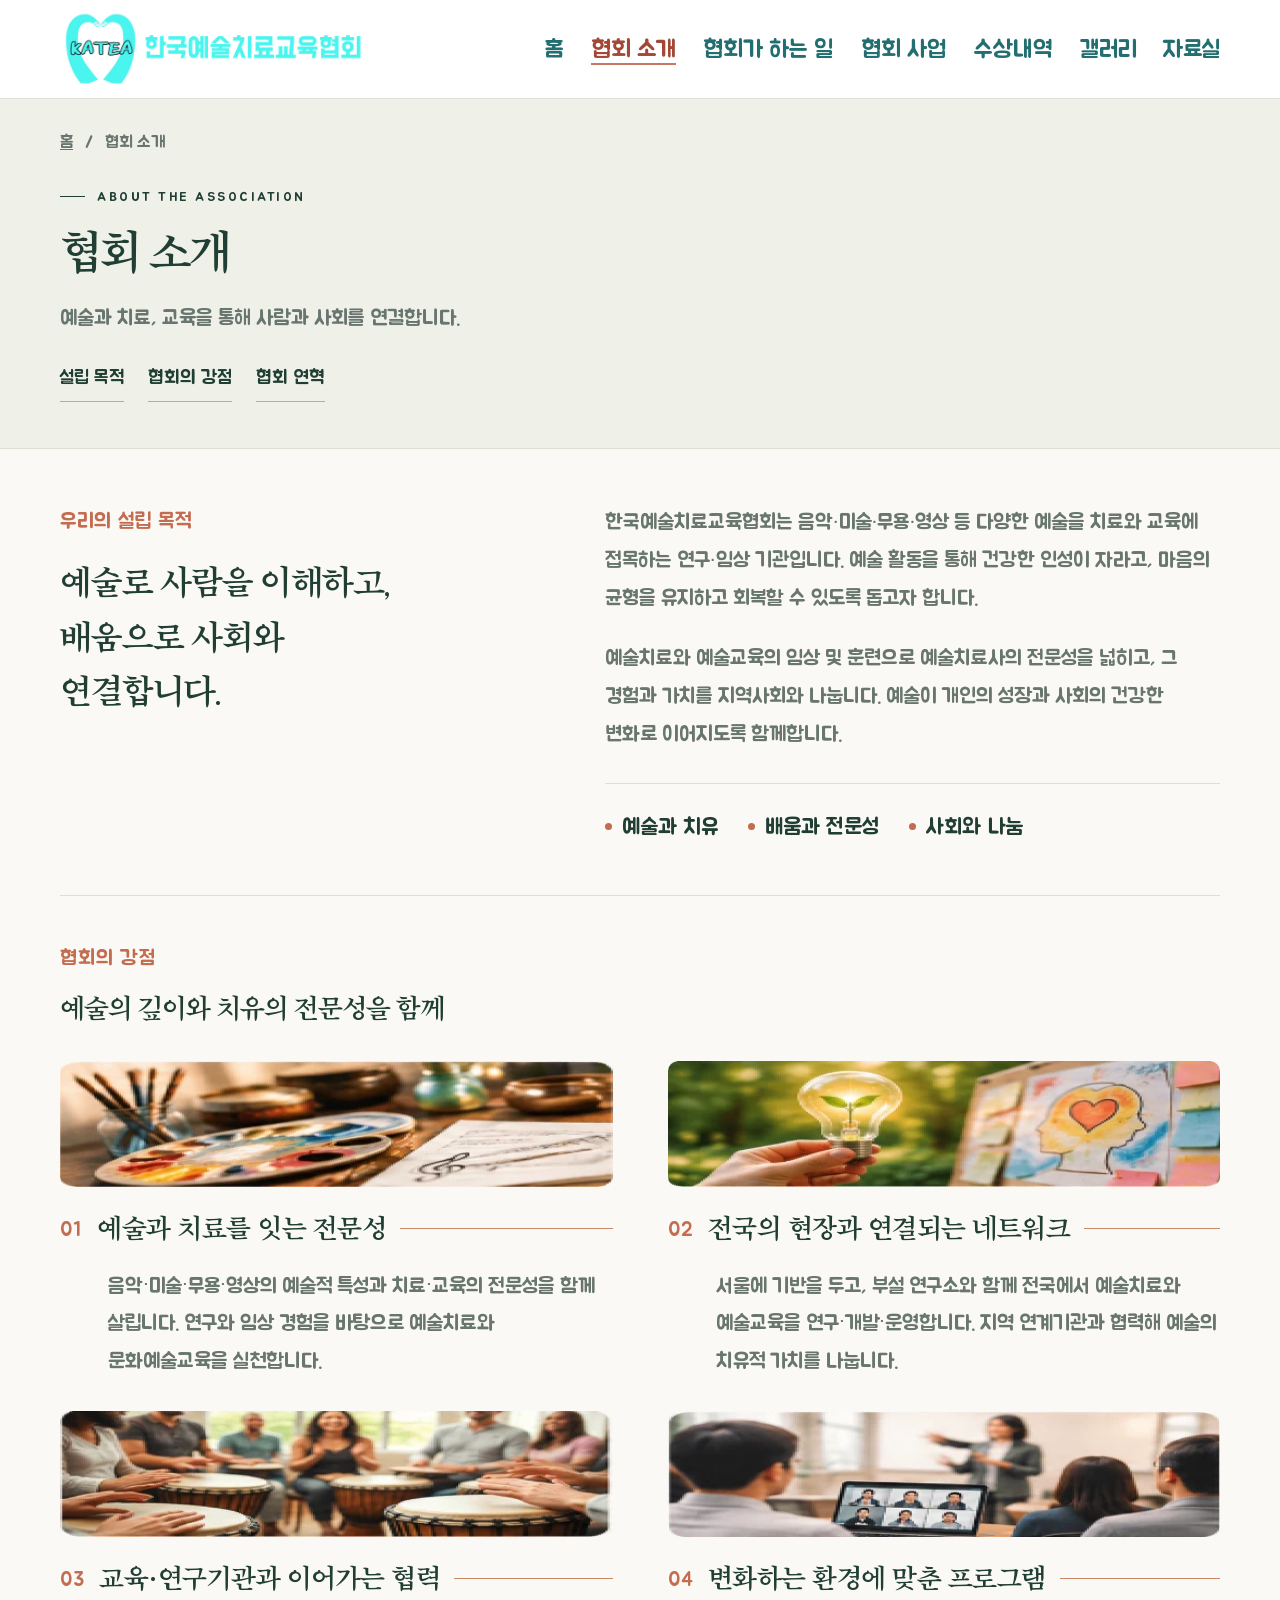
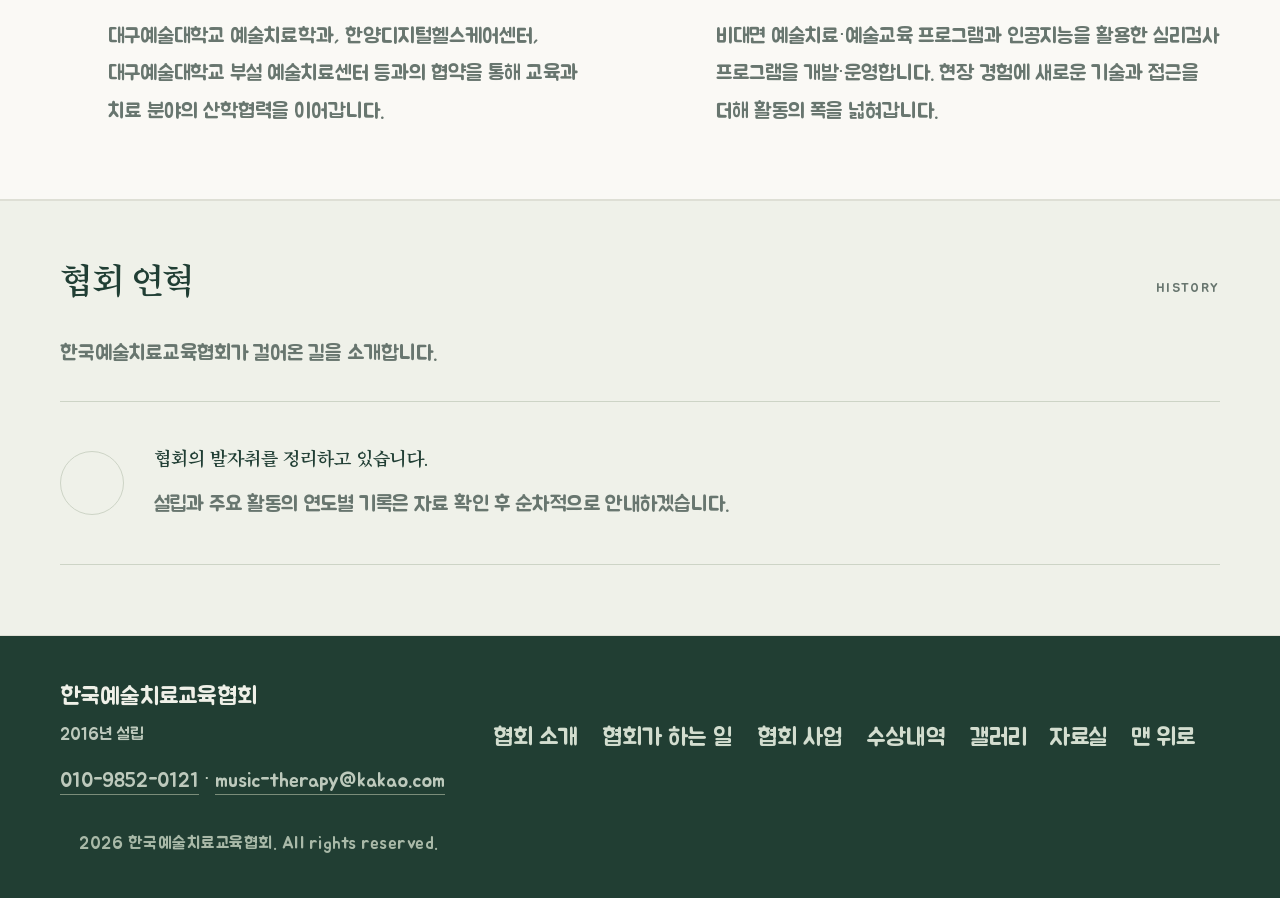
==== commit d6d2b031: "Add strength section images and title divider lines" ====
--- a/about/index.html
+++ b/about/index.html
@@ -6,10 +6,10 @@
 <div class="values"><span><i></i>예술과 치유</span><span><i></i>배움과 전문성</span><span><i></i>사회와 나눔</span></div></div></div>
 <div class="strengths" id="strengths"><div class="strengths-intro"><p class="kicker">협회의 강점</p><h2>예술의 깊이와 치유의 전문성을 함께</h2></div>
 <div class="strengths-grid">
-<article><span class="strength-number">01</span><h3>예술과 치료를 잇는 전문성</h3><p>음악·미술·무용·영상의 예술적 특성과 치료·교육의 전문성을 함께 살립니다. 연구와 임상 경험을 바탕으로 예술치료와 문화예술교육을 실천합니다.</p></article>
-<article><span class="strength-number">02</span><h3>전국의 현장과 연결되는 네트워크</h3><p>서울에 기반을 두고, 부설 연구소와 함께 전국에서 예술치료와 예술교육을 연구·개발·운영합니다. 지역 연계기관과 협력해 예술의 치유적 가치를 나눕니다.</p></article>
-<article><span class="strength-number">03</span><h3>교육·연구기관과 이어가는 협력</h3><p>대구예술대학교 예술치료학과, 한양디지털헬스케어센터, 대구예술대학교 부설 예술치료센터 등과의 협약을 통해 교육과 치료 분야의 산학협력을 이어갑니다.</p></article>
-<article><span class="strength-number">04</span><h3>변화하는 환경에 맞춘 프로그램</h3><p>비대면 예술치료·예술교육 프로그램과 인공지능을 활용한 심리검사 프로그램을 개발·운영합니다. 현장 경험에 새로운 기술과 접근을 더해 활동의 폭을 넓혀갑니다.</p></article>
+<article class="strength-item"><img class="strength-photo" src="/assets/strength-photos/expertise.webp" width="508" height="116" alt="물감과 악보, 타악기로 표현한 예술과 치료의 전문성" loading="lazy" decoding="async"><div class="strength-title-row"><span class="strength-number">01</span><h3>예술과 치료를 잇는 전문성</h3></div><p>음악·미술·무용·영상의 예술적 특성과 치료·교육의 전문성을 함께 살립니다. 연구와 임상 경험을 바탕으로 예술치료와 문화예술교육을 실천합니다.</p></article>
+<article class="strength-item"><img class="strength-photo" src="/assets/strength-photos/network.webp" width="516" height="116" alt="아이디어 전구와 마음 그림으로 표현한 현장 네트워크" loading="lazy" decoding="async"><div class="strength-title-row"><span class="strength-number">02</span><h3>전국의 현장과 연결되는 네트워크</h3></div><p>서울에 기반을 두고, 부설 연구소와 함께 전국에서 예술치료와 예술교육을 연구·개발·운영합니다. 지역 연계기관과 협력해 예술의 치유적 가치를 나눕니다.</p></article>
+<article class="strength-item"><img class="strength-photo" src="/assets/strength-photos/cooperation.webp" width="507" height="116" alt="함께 타악기를 연주하며 교류하는 사람들" loading="lazy" decoding="async"><div class="strength-title-row"><span class="strength-number">03</span><h3>교육·연구기관과 이어가는 협력</h3></div><p>대구예술대학교 예술치료학과, 한양디지털헬스케어센터, 대구예술대학교 부설 예술치료센터 등과의 협약을 통해 교육과 치료 분야의 산학협력을 이어갑니다.</p></article>
+<article class="strength-item"><img class="strength-photo" src="/assets/strength-photos/innovation.webp" width="515" height="117" alt="대면 강의와 온라인 연결을 함께 활용하는 교육 장면" loading="lazy" decoding="async"><div class="strength-title-row"><span class="strength-number">04</span><h3>변화하는 환경에 맞춘 프로그램</h3></div><p>비대면 예술치료·예술교육 프로그램과 인공지능을 활용한 심리검사 프로그램을 개발·운영합니다. 현장 경험에 새로운 기술과 접근을 더해 활동의 폭을 넓혀갑니다.</p></article>
 </div></div>
 </div></section><section class="section history" id="history"><div class="wrap">
 <div class="section-top"><h2 class="section-title">협회 연혁</h2><span class="section-index">HISTORY</span></div>
--- a/assets/site.css
+++ b/assets/site.css
@@ -83,5 +83,30 @@
 
 /* Readable association footer */
 footer .footer-inner strong{font-size:24px;line-height:1.6}footer .footer-inner p{font-size:20px;line-height:1.9}footer .footer-inner .footer-founded{font-size:17px;margin-top:3px}footer .footer-inner a{font-size:20px;line-height:1.9}footer .footer-inner .footer-links a{font-size:18px;line-height:1.9}footer .copyright{font-size:17px;line-height:1.9}footer .footer-inner>div{min-width:0}footer .footer-inner p a{overflow-wrap:anywhere}@media(max-width:800px){footer .footer-inner strong{font-size:22px}footer .footer-inner a,footer .footer-inner p{font-size:18px}footer .footer-inner .footer-links a,footer .copyright{font-size:16px}}
+
+.bottom-message small{font-size:18px;line-height:1.8;letter-spacing:1.5px;color:#46675b}@media(max-width:800px){.bottom-message small{font-size:17px;letter-spacing:1px}}
+
+/* Readable introductory tagline */
+.hero-foot{font-size:22px;line-height:1.8;letter-spacing:.4px;font-weight:500}.hero-foot:before{flex-shrink:0}@media(max-width:800px){.hero-foot{font-size:19px;letter-spacing:0;gap:12px}.hero-foot:before{width:28px}}
+
+/* Readable association values and strength headings */
+#about .values{gap:20px 30px;flex-wrap:wrap}#about .values span{font-size:22px;line-height:1.7;gap:10px}#about .values i{width:7px;height:7px;flex-shrink:0}#strengths .strengths-grid h3,#strengths .strengths-grid h4{font-size:26px;line-height:1.65}.strength-number{font-size:20px;line-height:1.65;top:2px}.strengths-grid article{padding-left:48px}@media(max-width:800px){#about .values span{font-size:20px}#strengths .strengths-grid h3,#strengths .strengths-grid h4{font-size:23px}.strength-number{font-size:18px}.strengths-grid article{padding-left:42px}}
+
+/* Readable award and publication captions */
+.award-photo figcaption{font-size:22px;line-height:1.8;margin-top:20px}.award-photo figcaption a{display:inline-flex;align-items:center;min-height:44px;font-size:22px;line-height:1.8;padding:4px 0}@media(max-width:800px){.award-photo figcaption,.award-photo figcaption a{font-size:20px}}
+
+/* Readable activity numbers and English labels */
+.activity .activity-number{display:block;font-size:20px;line-height:1.7;letter-spacing:.8px;font-weight:500;overflow-wrap:break-word}@media(max-width:800px){.activity .activity-number{font-size:18px;letter-spacing:.5px}}
+
+/* Larger footer navigation with comfortable touch targets */
+footer .footer-inner .footer-links{gap:12px 24px;max-width:100%}footer .footer-inner .footer-links a{display:inline-flex;align-items:center;font-size:24px;line-height:1.7;min-height:44px;padding:4px 0}@media(max-width:800px){footer .footer-inner .footer-links{gap:10px 20px}footer .footer-inner .footer-links a{font-size:21px}}
+
+/* Activity photographs and matching category accents */
+.activities-with-photos .activity{--activity-accent:#60764e;border-top:0;padding-top:0}.activities-with-photos .activity:nth-child(2){--activity-accent:#aa6039}.activities-with-photos .activity:nth-child(3){--activity-accent:#88782b}.activity-photo{display:block;width:100%;height:auto;aspect-ratio:680/202;object-fit:cover;border-radius:10px;margin:0 0 16px}.activities-with-photos .activity .activity-number{color:var(--activity-accent);border-top:2px solid var(--activity-accent);padding-top:22px}@media(max-width:800px){.activity-photo{margin-bottom:14px}.activities-with-photos .activity .activity-number{padding-top:18px}}
+
+/* Strength photographs with fine rules following each title */
+.strengths-grid .strength-item{padding-left:0}.strength-photo{display:block;width:100%;height:auto;aspect-ratio:4.4;object-fit:cover;border-radius:10px;margin:0 0 20px}.strength-title-row{display:flex;align-items:center;gap:14px;margin:0 0 16px}.strength-title-row:after{content:"";height:1px;min-width:20px;flex:1;background:#c78965}.strength-title-row .strength-number{position:static;flex-shrink:0;line-height:1.65}.strengths-grid .strength-title-row h3,.strengths-grid .strength-title-row h4{margin:0;min-width:0}.strengths-grid .strength-item>p{padding-left:48px}@media(max-width:800px){.strength-photo{margin-bottom:17px}.strength-title-row{gap:12px}.strengths-grid .strength-item>p{padding-left:42px}}
 /* Spring 2026 gallery entry */
 .gallery-exhibition[hidden]{display:none}.gallery-exhibition{margin-bottom:35px;border:1px solid var(--line);background:#edf0e6}.gallery-exhibition-link{display:grid;grid-template-columns:1fr 1.15fr;align-items:center}.gallery-exhibition-link>img{display:block;width:100%;height:auto;aspect-ratio:1797/985;object-fit:contain}.gallery-exhibition-link>div{padding:38px}.gallery-exhibition h2{font-size:32px;font-weight:500;line-height:1.5;letter-spacing:-1px;margin:0 0 20px}.gallery-exhibition p{font-size:15px;line-height:1.9;color:var(--muted)}.gallery-exhibition .gallery-exhibition-note{font-size:13px}.gallery-exhibition .button{margin-top:12px}.gallery-exhibition a:hover h2{color:var(--accent)}@media(max-width:760px){.gallery-exhibition-link{grid-template-columns:1fr}.gallery-exhibition-link>img{height:auto}.gallery-exhibition-link>div{padding:25px}.gallery-exhibition h2{font-size:26px}.gallery-head .filters{flex-wrap:wrap;justify-content:flex-start}}
+
+.gallery-exhibition-partners{padding:28px 36px 32px;background:var(--paper)}.gallery-exhibition .gallery-program-credit{font-size:20px;color:var(--green);line-height:1.8;margin:0 0 24px}.gallery-exhibition-partners .partners{border-top:0;padding-top:0}.gallery-exhibition-partners .spring-partner-logo{display:flex;align-items:center;justify-content:center;height:75px;padding:12px;background:white;border:1px solid #edeee9}@media(max-width:760px){.gallery-exhibition-partners{padding:24px 20px}.gallery-exhibition .gallery-program-credit{font-size:18px}.gallery-exhibition-partners .spring-partner-logo{height:67px;padding:10px}}
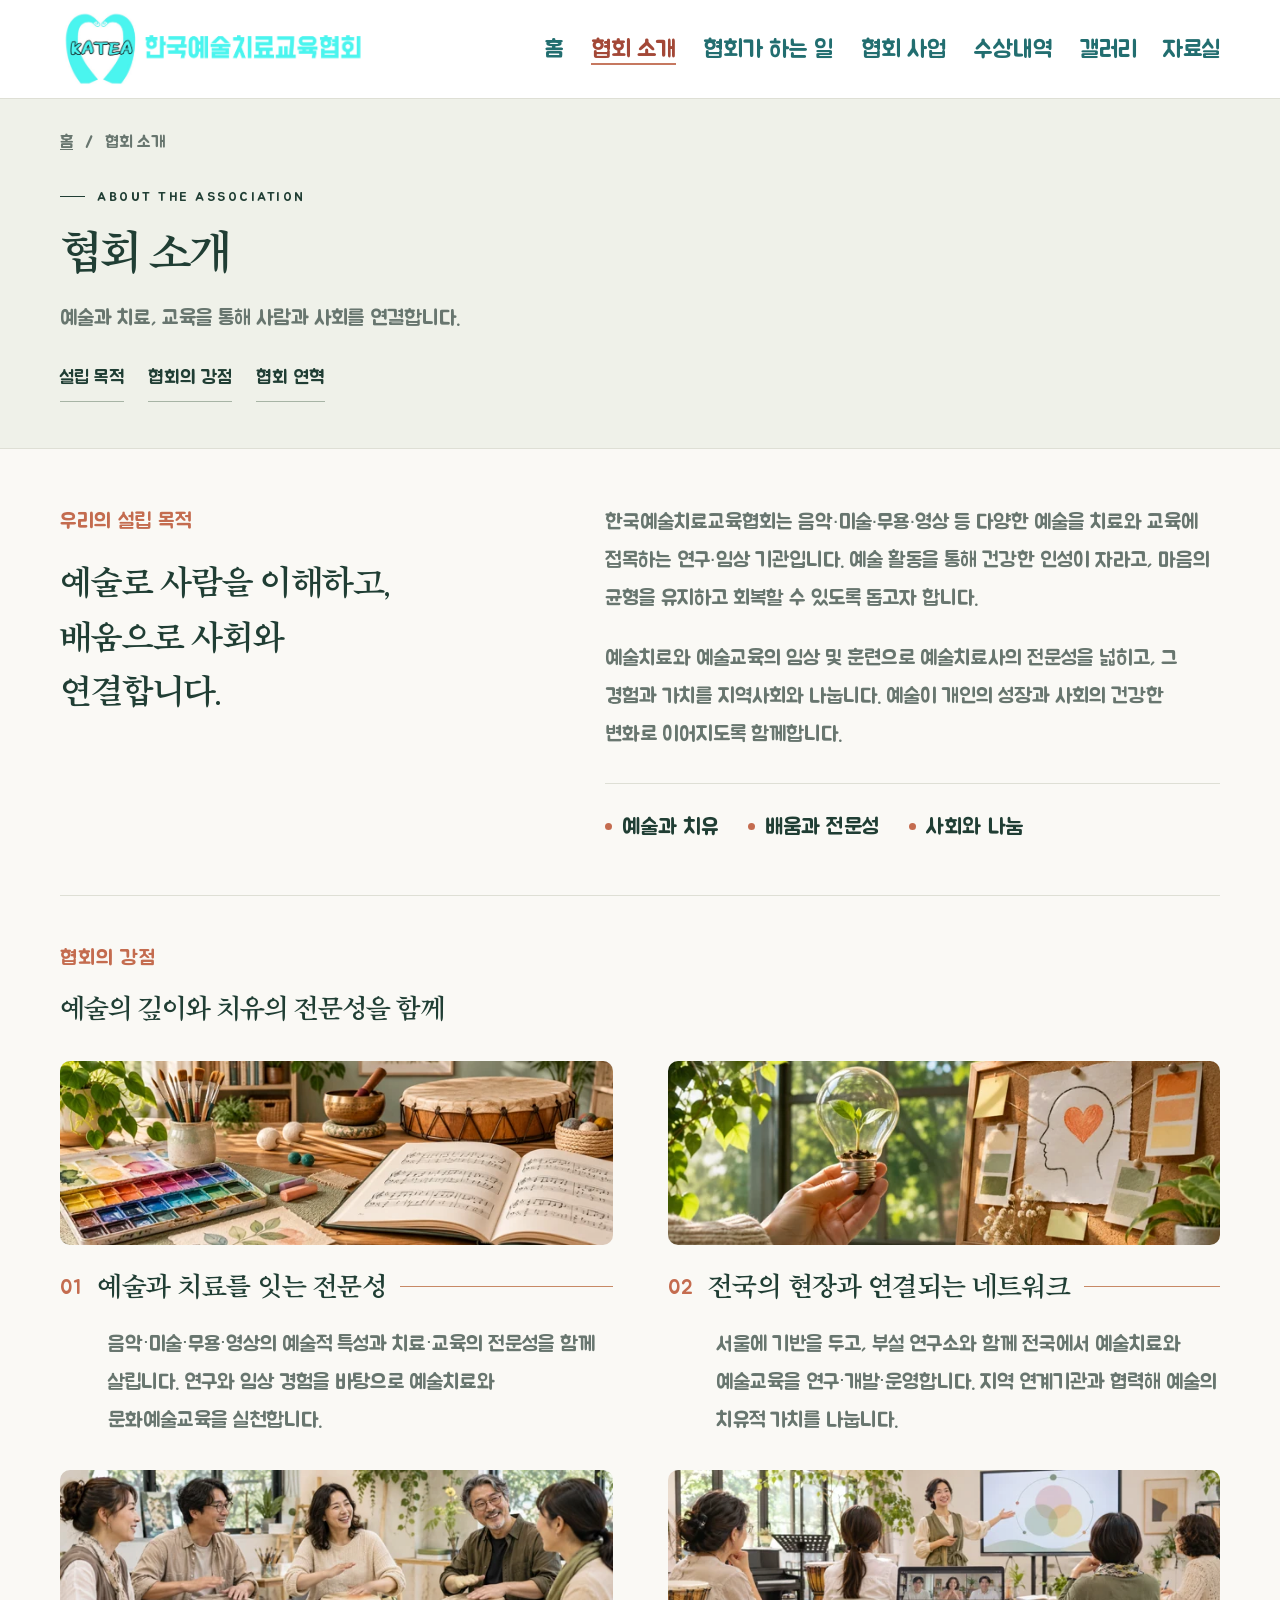
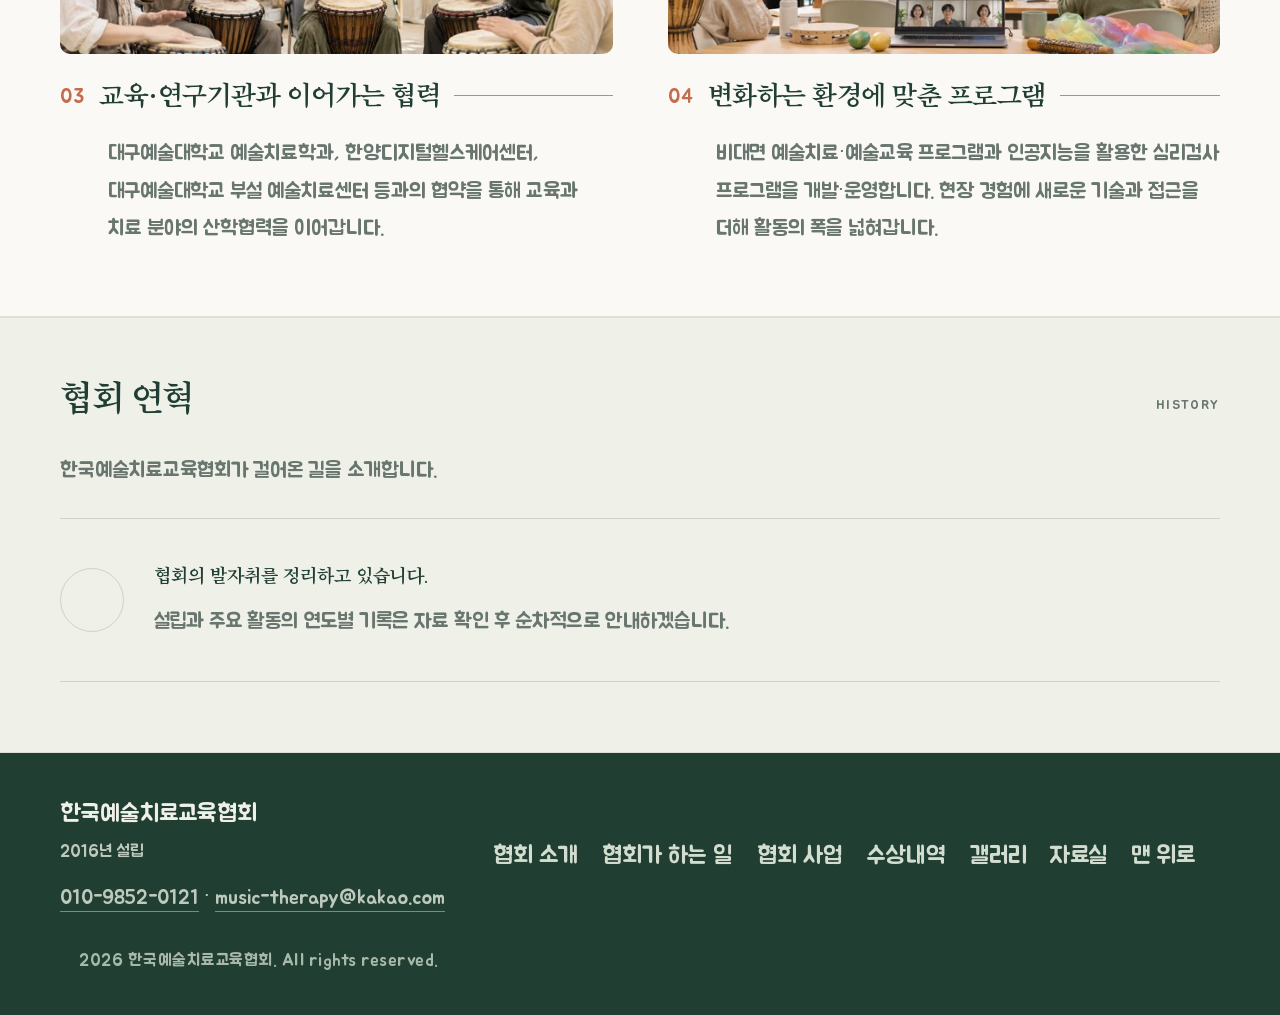
==== commit 8c4e0704: "Replace strength banners with newly generated high-resolution imagery" ====
--- a/about/index.html
+++ b/about/index.html
@@ -6,10 +6,10 @@
 <div class="values"><span><i></i>예술과 치유</span><span><i></i>배움과 전문성</span><span><i></i>사회와 나눔</span></div></div></div>
 <div class="strengths" id="strengths"><div class="strengths-intro"><p class="kicker">협회의 강점</p><h2>예술의 깊이와 치유의 전문성을 함께</h2></div>
 <div class="strengths-grid">
-<article class="strength-item"><img class="strength-photo" src="/assets/strength-photos/expertise.webp" width="508" height="116" alt="물감과 악보, 타악기로 표현한 예술과 치료의 전문성" loading="lazy" decoding="async"><div class="strength-title-row"><span class="strength-number">01</span><h3>예술과 치료를 잇는 전문성</h3></div><p>음악·미술·무용·영상의 예술적 특성과 치료·교육의 전문성을 함께 살립니다. 연구와 임상 경험을 바탕으로 예술치료와 문화예술교육을 실천합니다.</p></article>
-<article class="strength-item"><img class="strength-photo" src="/assets/strength-photos/network.webp" width="516" height="116" alt="아이디어 전구와 마음 그림으로 표현한 현장 네트워크" loading="lazy" decoding="async"><div class="strength-title-row"><span class="strength-number">02</span><h3>전국의 현장과 연결되는 네트워크</h3></div><p>서울에 기반을 두고, 부설 연구소와 함께 전국에서 예술치료와 예술교육을 연구·개발·운영합니다. 지역 연계기관과 협력해 예술의 치유적 가치를 나눕니다.</p></article>
-<article class="strength-item"><img class="strength-photo" src="/assets/strength-photos/cooperation.webp" width="507" height="116" alt="함께 타악기를 연주하며 교류하는 사람들" loading="lazy" decoding="async"><div class="strength-title-row"><span class="strength-number">03</span><h3>교육·연구기관과 이어가는 협력</h3></div><p>대구예술대학교 예술치료학과, 한양디지털헬스케어센터, 대구예술대학교 부설 예술치료센터 등과의 협약을 통해 교육과 치료 분야의 산학협력을 이어갑니다.</p></article>
-<article class="strength-item"><img class="strength-photo" src="/assets/strength-photos/innovation.webp" width="515" height="117" alt="대면 강의와 온라인 연결을 함께 활용하는 교육 장면" loading="lazy" decoding="async"><div class="strength-title-row"><span class="strength-number">04</span><h3>변화하는 환경에 맞춘 프로그램</h3></div><p>비대면 예술치료·예술교육 프로그램과 인공지능을 활용한 심리검사 프로그램을 개발·운영합니다. 현장 경험에 새로운 기술과 접근을 더해 활동의 폭을 넓혀갑니다.</p></article>
+<article class="strength-item"><img class="strength-photo" src="/assets/strength-photos/expertise-v2-1280.webp" srcset="/assets/strength-photos/expertise-v2-640.webp 640w, /assets/strength-photos/expertise-v2-1280.webp 1280w" sizes="(max-width:800px) calc(100vw - 60px), 580px" width="1280" height="427" alt="물감과 악보, 타악기로 표현한 예술과 치료의 전문성" loading="lazy" decoding="async"><div class="strength-title-row"><span class="strength-number">01</span><h3>예술과 치료를 잇는 전문성</h3></div><p>음악·미술·무용·영상의 예술적 특성과 치료·교육의 전문성을 함께 살립니다. 연구와 임상 경험을 바탕으로 예술치료와 문화예술교육을 실천합니다.</p></article>
+<article class="strength-item"><img class="strength-photo" src="/assets/strength-photos/network-v2-1280.webp" srcset="/assets/strength-photos/network-v2-640.webp 640w, /assets/strength-photos/network-v2-1280.webp 1280w" sizes="(max-width:800px) calc(100vw - 60px), 580px" width="1280" height="427" alt="아이디어 전구와 마음 그림으로 표현한 현장 네트워크" loading="lazy" decoding="async"><div class="strength-title-row"><span class="strength-number">02</span><h3>전국의 현장과 연결되는 네트워크</h3></div><p>서울에 기반을 두고, 부설 연구소와 함께 전국에서 예술치료와 예술교육을 연구·개발·운영합니다. 지역 연계기관과 협력해 예술의 치유적 가치를 나눕니다.</p></article>
+<article class="strength-item"><img class="strength-photo" src="/assets/strength-photos/cooperation-v2-1280.webp" srcset="/assets/strength-photos/cooperation-v2-640.webp 640w, /assets/strength-photos/cooperation-v2-1280.webp 1280w" sizes="(max-width:800px) calc(100vw - 60px), 580px" width="1280" height="427" alt="함께 타악기를 연주하며 교류하는 사람들" loading="lazy" decoding="async"><div class="strength-title-row"><span class="strength-number">03</span><h3>교육·연구기관과 이어가는 협력</h3></div><p>대구예술대학교 예술치료학과, 한양디지털헬스케어센터, 대구예술대학교 부설 예술치료센터 등과의 협약을 통해 교육과 치료 분야의 산학협력을 이어갑니다.</p></article>
+<article class="strength-item"><img class="strength-photo" src="/assets/strength-photos/innovation-v2-1280.webp" srcset="/assets/strength-photos/innovation-v2-640.webp 640w, /assets/strength-photos/innovation-v2-1280.webp 1280w" sizes="(max-width:800px) calc(100vw - 60px), 580px" width="1280" height="427" alt="대면 강의와 온라인 연결을 함께 활용하는 교육 장면" loading="lazy" decoding="async"><div class="strength-title-row"><span class="strength-number">04</span><h3>변화하는 환경에 맞춘 프로그램</h3></div><p>비대면 예술치료·예술교육 프로그램과 인공지능을 활용한 심리검사 프로그램을 개발·운영합니다. 현장 경험에 새로운 기술과 접근을 더해 활동의 폭을 넓혀갑니다.</p></article>
 </div></div>
 </div></section><section class="section history" id="history"><div class="wrap">
 <div class="section-top"><h2 class="section-title">협회 연혁</h2><span class="section-index">HISTORY</span></div>
--- a/assets/site.css
+++ b/assets/site.css
@@ -105,7 +105,7 @@
 .activities-with-photos .activity{--activity-accent:#60764e;border-top:0;padding-top:0}.activities-with-photos .activity:nth-child(2){--activity-accent:#aa6039}.activities-with-photos .activity:nth-child(3){--activity-accent:#88782b}.activity-photo{display:block;width:100%;height:auto;aspect-ratio:680/202;object-fit:cover;border-radius:10px;margin:0 0 16px}.activities-with-photos .activity .activity-number{color:var(--activity-accent);border-top:2px solid var(--activity-accent);padding-top:22px}@media(max-width:800px){.activity-photo{margin-bottom:14px}.activities-with-photos .activity .activity-number{padding-top:18px}}
 
 /* Strength photographs with fine rules following each title */
-.strengths-grid .strength-item{padding-left:0}.strength-photo{display:block;width:100%;height:auto;aspect-ratio:4.4;object-fit:cover;border-radius:10px;margin:0 0 20px}.strength-title-row{display:flex;align-items:center;gap:14px;margin:0 0 16px}.strength-title-row:after{content:"";height:1px;min-width:20px;flex:1;background:#c78965}.strength-title-row .strength-number{position:static;flex-shrink:0;line-height:1.65}.strengths-grid .strength-title-row h3,.strengths-grid .strength-title-row h4{margin:0;min-width:0}.strengths-grid .strength-item>p{padding-left:48px}@media(max-width:800px){.strength-photo{margin-bottom:17px}.strength-title-row{gap:12px}.strengths-grid .strength-item>p{padding-left:42px}}
+.strengths-grid .strength-item{padding-left:0}.strength-photo{display:block;width:100%;height:auto;aspect-ratio:3/1;object-fit:cover;object-position:center;border-radius:10px;margin:0 0 20px}.strength-title-row{display:flex;align-items:center;gap:14px;margin:0 0 16px}.strength-title-row:after{content:"";height:1px;min-width:20px;flex:1;background:#c78965}.strength-title-row .strength-number{position:static;flex-shrink:0;line-height:1.65}.strengths-grid .strength-title-row h3,.strengths-grid .strength-title-row h4{margin:0;min-width:0}.strengths-grid .strength-item>p{padding-left:48px}@media(max-width:800px){.strength-photo{margin-bottom:17px}.strength-title-row{gap:12px}.strengths-grid .strength-item>p{padding-left:42px}}
 /* Spring 2026 gallery entry */
 .gallery-exhibition[hidden]{display:none}.gallery-exhibition{margin-bottom:35px;border:1px solid var(--line);background:#edf0e6}.gallery-exhibition-link{display:grid;grid-template-columns:1fr 1.15fr;align-items:center}.gallery-exhibition-link>img{display:block;width:100%;height:auto;aspect-ratio:1797/985;object-fit:contain}.gallery-exhibition-link>div{padding:38px}.gallery-exhibition h2{font-size:32px;font-weight:500;line-height:1.5;letter-spacing:-1px;margin:0 0 20px}.gallery-exhibition p{font-size:15px;line-height:1.9;color:var(--muted)}.gallery-exhibition .gallery-exhibition-note{font-size:13px}.gallery-exhibition .button{margin-top:12px}.gallery-exhibition a:hover h2{color:var(--accent)}@media(max-width:760px){.gallery-exhibition-link{grid-template-columns:1fr}.gallery-exhibition-link>img{height:auto}.gallery-exhibition-link>div{padding:25px}.gallery-exhibition h2{font-size:26px}.gallery-head .filters{flex-wrap:wrap;justify-content:flex-start}}
 
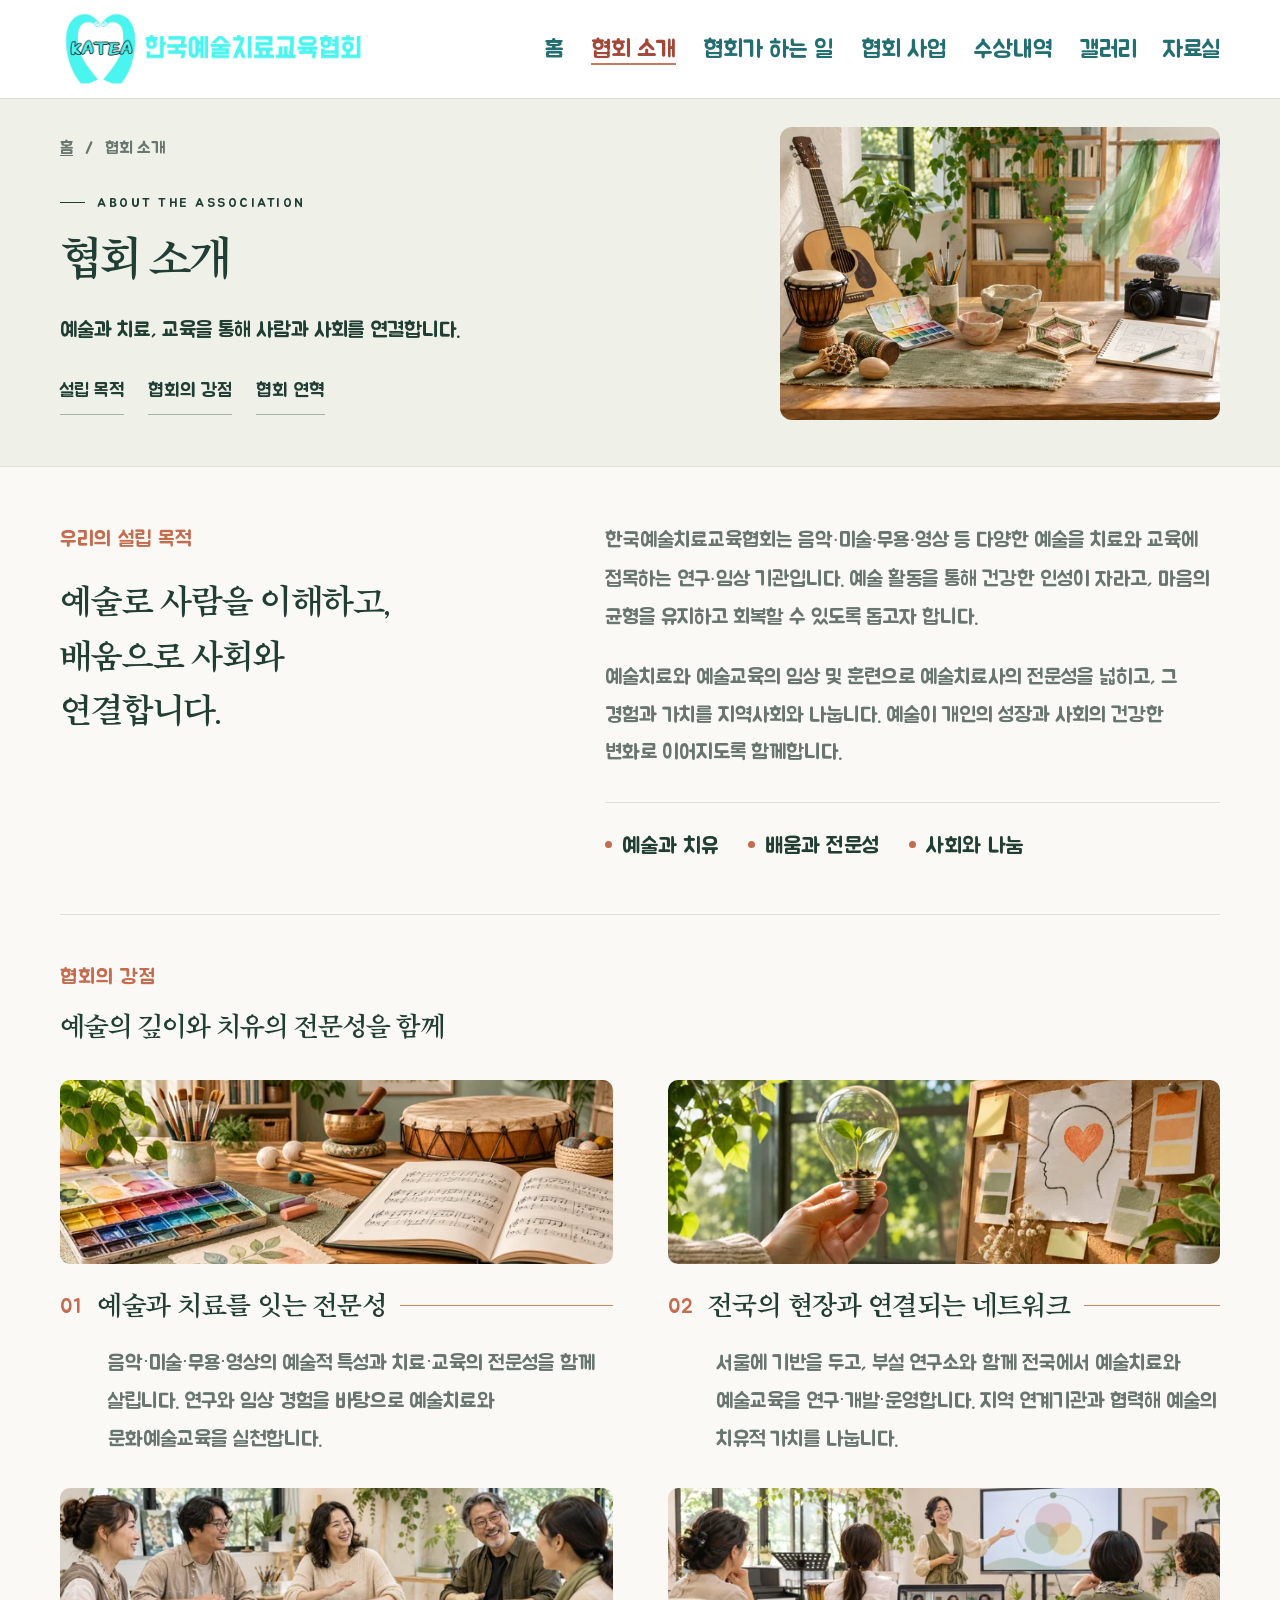
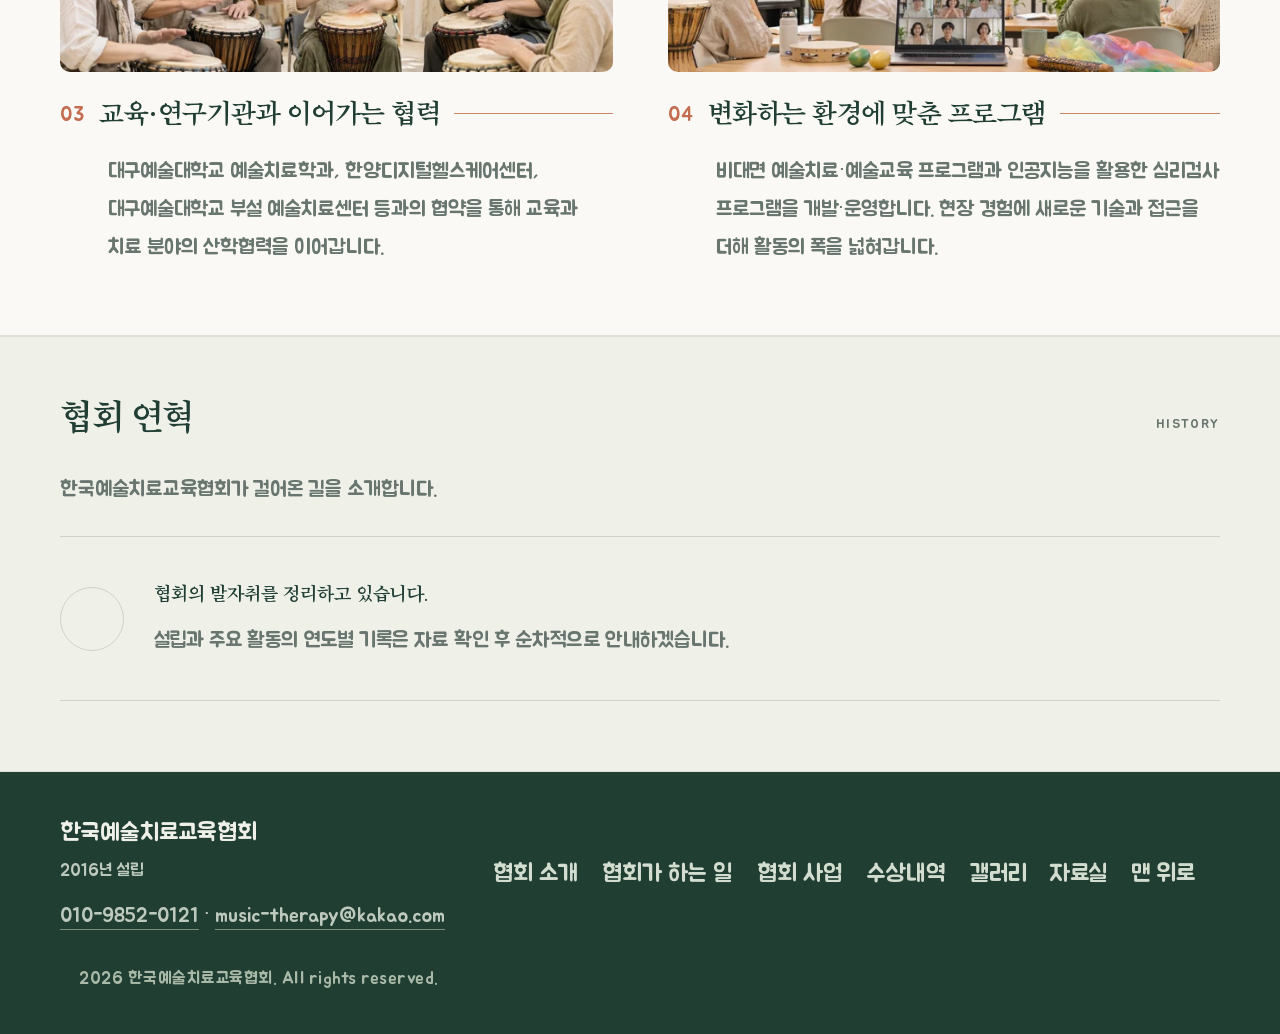
==== commit 415e9b98: "Add multidisciplinary arts photograph to about page heading" ====
--- a/about/index.html
+++ b/about/index.html
@@ -1,4 +1,4 @@
-<!doctype html><html lang="ko"><head><meta charset="utf-8"><meta name="viewport" content="width=device-width, initial-scale=1"><meta name="theme-color" content="#244e40"><title>협회 소개 | 한국예술치료교육협회</title><meta name="description" content="예술과 치료, 교육을 통해 사람과 사회를 연결합니다."><link rel="canonical" href="https://k-atea.com/about/"><meta property="og:title" content="협회 소개 | 한국예술치료교육협회"><meta property="og:description" content="예술과 치료, 교육을 통해 사람과 사회를 연결합니다."><meta property="og:url" content="https://k-atea.com/about/"><meta property="og:image" content="https://k-atea.com/assets/katea-bi.png"><link rel="stylesheet" href="/assets/site.css"><script src="/assets/site.js" defer></script></head><body class="detail-page"><a href="#main" class="skip-link">본문 바로가기</a><header><div class="wrap header-inner"><a class="brand" href="/" aria-label="한국예술치료교육협회 홈"><img class="association-logo" src="/assets/katea-bi.png" width="2791" height="689" alt="한국예술치료교육협회 KATEA"></a><button class="menu" type="button" aria-expanded="false" aria-controls="navigation">메뉴</button><nav id="navigation" aria-label="주요 메뉴"><a href="/">홈</a><a href="/about/" aria-current="page">협회 소개</a><a href="/activities/">협회가 하는 일</a><a href="/projects/">협회 사업</a><a href="/awards/">수상내역</a><a href="/gallery/">갤러리</a><a href="/resources/">자료실</a></nav></div></header><main id="main"><div class="page-heading"><div class="wrap"><div class="breadcrumb"><a href="/">홈</a><span aria-hidden="true">/</span><span>협회 소개</span></div><div class="eyebrow">ABOUT THE ASSOCIATION</div><h1>협회 소개</h1><p>예술과 치료, 교육을 통해 사람과 사회를 연결합니다.</p><div role="navigation" class="page-subnav" aria-label="협회 소개 목차"><a href="#about">설립 목적</a><a href="#strengths">협회의 강점</a><a href="#history">협회 연혁</a></div></div></div><section class="section" id="about"><div class="wrap">
+<!doctype html><html lang="ko"><head><meta charset="utf-8"><meta name="viewport" content="width=device-width, initial-scale=1"><meta name="theme-color" content="#244e40"><title>협회 소개 | 한국예술치료교육협회</title><meta name="description" content="예술과 치료, 교육을 통해 사람과 사회를 연결합니다."><link rel="canonical" href="https://k-atea.com/about/"><meta property="og:title" content="협회 소개 | 한국예술치료교육협회"><meta property="og:description" content="예술과 치료, 교육을 통해 사람과 사회를 연결합니다."><meta property="og:url" content="https://k-atea.com/about/"><meta property="og:image" content="https://k-atea.com/assets/katea-bi.png"><link rel="stylesheet" href="/assets/site.css"><script src="/assets/site.js" defer></script></head><body class="detail-page"><a href="#main" class="skip-link">본문 바로가기</a><header><div class="wrap header-inner"><a class="brand" href="/" aria-label="한국예술치료교육협회 홈"><img class="association-logo" src="/assets/katea-bi.png" width="2791" height="689" alt="한국예술치료교육협회 KATEA"></a><button class="menu" type="button" aria-expanded="false" aria-controls="navigation">메뉴</button><nav id="navigation" aria-label="주요 메뉴"><a href="/">홈</a><a href="/about/" aria-current="page">협회 소개</a><a href="/activities/">협회가 하는 일</a><a href="/projects/">협회 사업</a><a href="/awards/">수상내역</a><a href="/gallery/">갤러리</a><a href="/resources/">자료실</a></nav></div></header><main id="main"><div class="page-heading about-page-heading"><div class="wrap about-heading-grid"><div class="about-heading-copy"><div class="breadcrumb"><a href="/">홈</a><span aria-hidden="true">/</span><span>협회 소개</span></div><div class="eyebrow">ABOUT THE ASSOCIATION</div><h1>협회 소개</h1><p>예술과 치료, 교육을 통해 사람과 사회를 연결합니다.</p><div role="navigation" class="page-subnav" aria-label="협회 소개 목차"><a href="#about">설립 목적</a><a href="#strengths">협회의 강점</a><a href="#history">협회 연혁</a></div></div><img class="about-heading-photo" src="/assets/about-hero-v1-1200.webp" srcset="/assets/about-hero-v1-600.webp 600w, /assets/about-hero-v1-1200.webp 1200w" sizes="(max-width:800px) calc(100vw - 60px), 440px" width="1200" height="800" alt="음악·미술·공예·영상 등 다양한 예술 매체가 어우러진 공간" decoding="async" fetchpriority="high"></div></div><section class="section" id="about"><div class="wrap">
 
 <div class="split"><div><p class="kicker">우리의 설립 목적</p><h2 class="statement">예술로 사람을 이해하고,<br>배움으로 사회와<br>연결합니다.</h2></div>
 <div class="about-purpose"><p class="body-copy">한국예술치료교육협회는 음악<span style="font-family:Arial,sans-serif">·</span>미술<span style="font-family:Arial,sans-serif">·</span>무용<span style="font-family:Arial,sans-serif">·</span>영상 등 다양한 예술을 치료와 교육에 접목하는 연구<span style="font-family:Arial,sans-serif">·</span>임상 기관입니다. 예술 활동을 통해 건강한 인성이 자라고, 마음의 균형을 유지하고 회복할 수 있도록 돕고자 합니다.</p>
--- a/assets/site.css
+++ b/assets/site.css
@@ -106,6 +106,15 @@
 
 /* Strength photographs with fine rules following each title */
 .strengths-grid .strength-item{padding-left:0}.strength-photo{display:block;width:100%;height:auto;aspect-ratio:3/1;object-fit:cover;object-position:center;border-radius:10px;margin:0 0 20px}.strength-title-row{display:flex;align-items:center;gap:14px;margin:0 0 16px}.strength-title-row:after{content:"";height:1px;min-width:20px;flex:1;background:#c78965}.strength-title-row .strength-number{position:static;flex-shrink:0;line-height:1.65}.strengths-grid .strength-title-row h3,.strengths-grid .strength-title-row h4{margin:0;min-width:0}.strengths-grid .strength-item>p{padding-left:48px}@media(max-width:800px){.strength-photo{margin-bottom:17px}.strength-title-row{gap:12px}.strengths-grid .strength-item>p{padding-left:42px}}
+
+/* Theme images alongside each annual project record */
+.project-year-with-image{grid-template-columns:180px minmax(0,1fr) 280px;align-items:start;gap:30px}.project-year-with-image .project-year-items{min-width:0}.project-year-visual{margin:0;padding-top:26px;min-width:0}.project-year-visual img{display:block;width:100%;height:auto;aspect-ratio:3/2;object-fit:cover;border-radius:10px}.project-year-visual figcaption{font-size:16px;color:var(--muted);line-height:1.6;margin-top:9px}@media(max-width:1050px){.project-year-with-image{grid-template-columns:140px minmax(0,1fr) 220px;gap:24px}.project-year-with-image .project-entry{padding:22px 12px}}@media(max-width:760px){.project-year-with-image{grid-template-columns:1fr;gap:20px}.project-year-visual{padding-top:0;max-width:480px;width:100%}.project-year-with-image .project-entry{padding:20px 0}}
+
+/* Unique images matched to each program participant group and medium */
+.project-entry-with-image{display:grid;grid-template-columns:minmax(0,1fr) 260px;gap:28px;align-items:start;padding:26px 0}.project-entry-copy{min-width:0}.project-entry-visual{margin:0;min-width:0}.project-entry-visual img{display:block;width:100%;height:auto;aspect-ratio:4/3;object-fit:cover;border-radius:10px}.project-entry-visual figcaption{font-size:16px;line-height:1.7;color:#46675b;margin-top:9px}.project-entry-visual figcaption span{display:block;color:var(--muted);font-size:15px}@media(max-width:1050px){.project-entry-with-image{grid-template-columns:minmax(0,1fr) 210px;gap:20px}}@media(max-width:760px){.project-entry-with-image{grid-template-columns:1fr;padding:20px 0;gap:20px}.project-entry-visual{width:100%;max-width:480px}}
+
+/* Multidisciplinary arts image balances the about-page heading */
+.about-heading-grid{display:grid;grid-template-columns:minmax(0,1fr) 440px;gap:60px;align-items:center}.about-heading-copy{min-width:0}.about-heading-photo{display:block;width:100%;height:auto;aspect-ratio:3/2;object-fit:cover;border-radius:12px}@media(max-width:1050px){.about-heading-grid{grid-template-columns:minmax(0,1fr) 380px;gap:35px}}@media(max-width:800px){.about-heading-grid{grid-template-columns:1fr;gap:28px}.about-heading-photo{max-width:440px;justify-self:start}}
 /* Spring 2026 gallery entry */
 .gallery-exhibition[hidden]{display:none}.gallery-exhibition{margin-bottom:35px;border:1px solid var(--line);background:#edf0e6}.gallery-exhibition-link{display:grid;grid-template-columns:1fr 1.15fr;align-items:center}.gallery-exhibition-link>img{display:block;width:100%;height:auto;aspect-ratio:1797/985;object-fit:contain}.gallery-exhibition-link>div{padding:38px}.gallery-exhibition h2{font-size:32px;font-weight:500;line-height:1.5;letter-spacing:-1px;margin:0 0 20px}.gallery-exhibition p{font-size:15px;line-height:1.9;color:var(--muted)}.gallery-exhibition .gallery-exhibition-note{font-size:13px}.gallery-exhibition .button{margin-top:12px}.gallery-exhibition a:hover h2{color:var(--accent)}@media(max-width:760px){.gallery-exhibition-link{grid-template-columns:1fr}.gallery-exhibition-link>img{height:auto}.gallery-exhibition-link>div{padding:25px}.gallery-exhibition h2{font-size:26px}.gallery-head .filters{flex-wrap:wrap;justify-content:flex-start}}
 
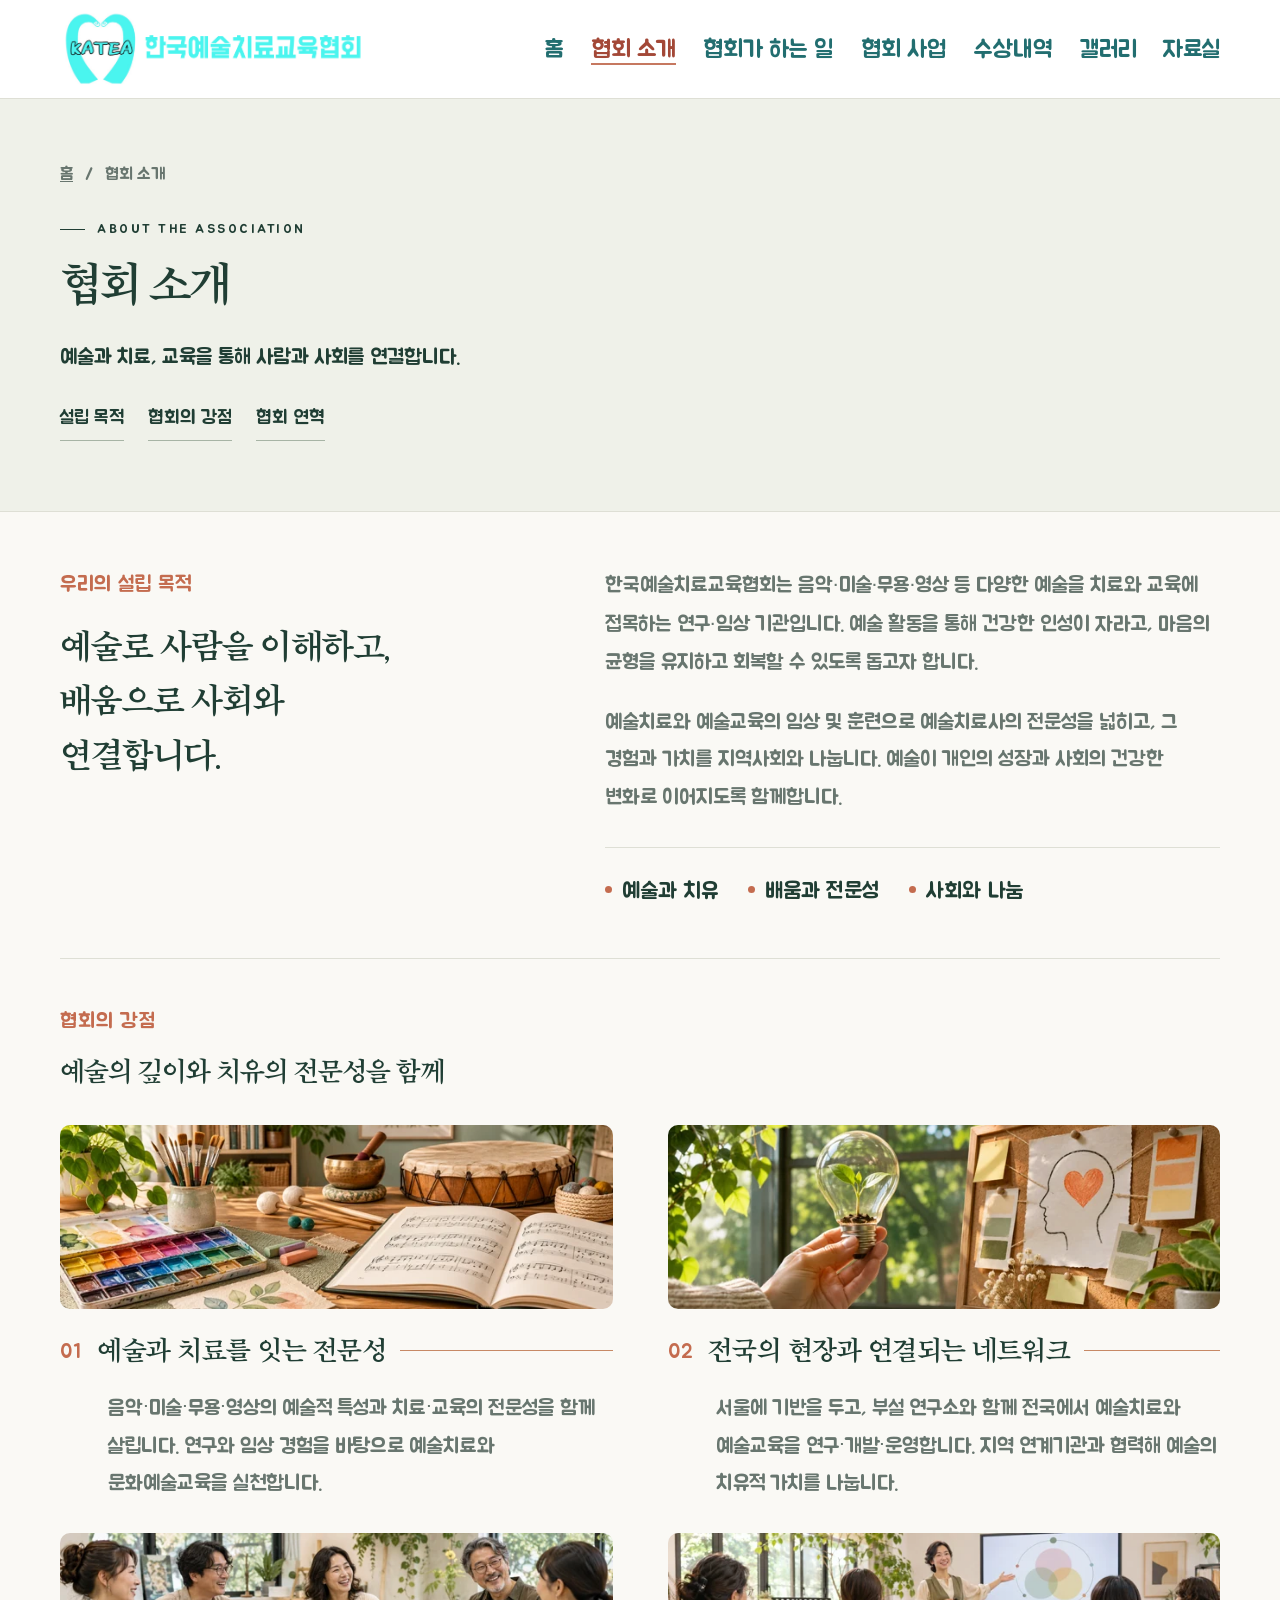
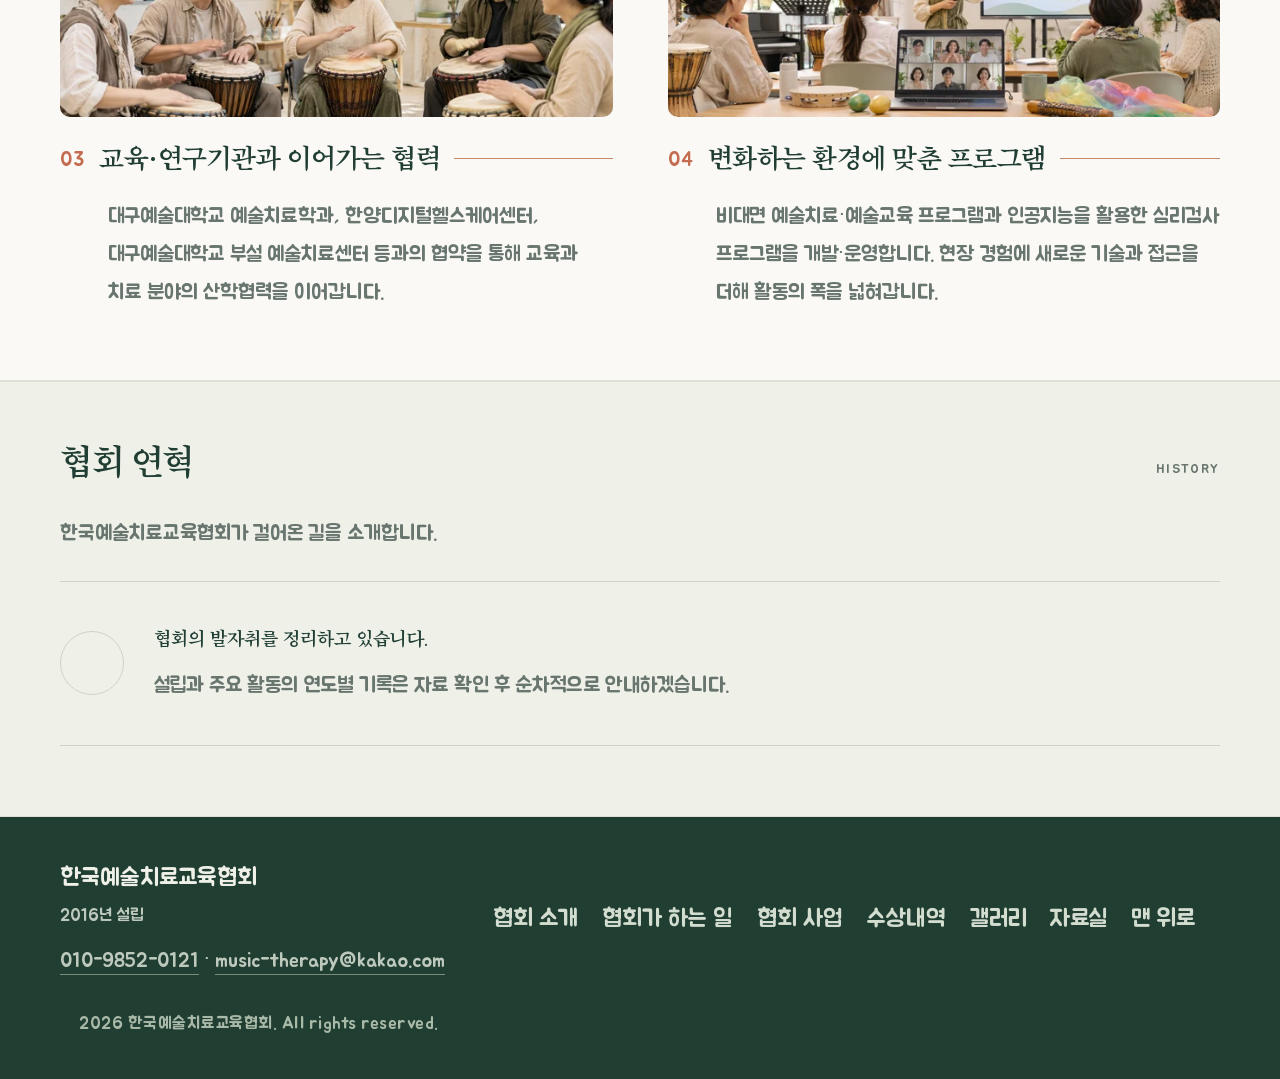
==== commit cdb6259b: "Expand about header photo to fill the right half" ====
--- a/about/index.html
+++ b/about/index.html
@@ -1,4 +1,4 @@
-<!doctype html><html lang="ko"><head><meta charset="utf-8"><meta name="viewport" content="width=device-width, initial-scale=1"><meta name="theme-color" content="#244e40"><title>협회 소개 | 한국예술치료교육협회</title><meta name="description" content="예술과 치료, 교육을 통해 사람과 사회를 연결합니다."><link rel="canonical" href="https://k-atea.com/about/"><meta property="og:title" content="협회 소개 | 한국예술치료교육협회"><meta property="og:description" content="예술과 치료, 교육을 통해 사람과 사회를 연결합니다."><meta property="og:url" content="https://k-atea.com/about/"><meta property="og:image" content="https://k-atea.com/assets/katea-bi.png"><link rel="stylesheet" href="/assets/site.css"><script src="/assets/site.js" defer></script></head><body class="detail-page"><a href="#main" class="skip-link">본문 바로가기</a><header><div class="wrap header-inner"><a class="brand" href="/" aria-label="한국예술치료교육협회 홈"><img class="association-logo" src="/assets/katea-bi.png" width="2791" height="689" alt="한국예술치료교육협회 KATEA"></a><button class="menu" type="button" aria-expanded="false" aria-controls="navigation">메뉴</button><nav id="navigation" aria-label="주요 메뉴"><a href="/">홈</a><a href="/about/" aria-current="page">협회 소개</a><a href="/activities/">협회가 하는 일</a><a href="/projects/">협회 사업</a><a href="/awards/">수상내역</a><a href="/gallery/">갤러리</a><a href="/resources/">자료실</a></nav></div></header><main id="main"><div class="page-heading about-page-heading"><div class="wrap about-heading-grid"><div class="about-heading-copy"><div class="breadcrumb"><a href="/">홈</a><span aria-hidden="true">/</span><span>협회 소개</span></div><div class="eyebrow">ABOUT THE ASSOCIATION</div><h1>협회 소개</h1><p>예술과 치료, 교육을 통해 사람과 사회를 연결합니다.</p><div role="navigation" class="page-subnav" aria-label="협회 소개 목차"><a href="#about">설립 목적</a><a href="#strengths">협회의 강점</a><a href="#history">협회 연혁</a></div></div><img class="about-heading-photo" src="/assets/about-hero-v1-1200.webp" srcset="/assets/about-hero-v1-600.webp 600w, /assets/about-hero-v1-1200.webp 1200w" sizes="(max-width:800px) calc(100vw - 60px), 440px" width="1200" height="800" alt="음악·미술·공예·영상 등 다양한 예술 매체가 어우러진 공간" decoding="async" fetchpriority="high"></div></div><section class="section" id="about"><div class="wrap">
+<!doctype html><html lang="ko"><head><meta charset="utf-8"><meta name="viewport" content="width=device-width, initial-scale=1"><meta name="theme-color" content="#244e40"><title>협회 소개 | 한국예술치료교육협회</title><meta name="description" content="예술과 치료, 교육을 통해 사람과 사회를 연결합니다."><link rel="canonical" href="https://k-atea.com/about/"><meta property="og:title" content="협회 소개 | 한국예술치료교육협회"><meta property="og:description" content="예술과 치료, 교육을 통해 사람과 사회를 연결합니다."><meta property="og:url" content="https://k-atea.com/about/"><meta property="og:image" content="https://k-atea.com/assets/katea-bi.png"><link rel="stylesheet" href="/assets/site.css"><script src="/assets/site.js" defer></script></head><body class="detail-page"><a href="#main" class="skip-link">본문 바로가기</a><header><div class="wrap header-inner"><a class="brand" href="/" aria-label="한국예술치료교육협회 홈"><img class="association-logo" src="/assets/katea-bi.png" width="2791" height="689" alt="한국예술치료교육협회 KATEA"></a><button class="menu" type="button" aria-expanded="false" aria-controls="navigation">메뉴</button><nav id="navigation" aria-label="주요 메뉴"><a href="/">홈</a><a href="/about/" aria-current="page">협회 소개</a><a href="/activities/">협회가 하는 일</a><a href="/projects/">협회 사업</a><a href="/awards/">수상내역</a><a href="/gallery/">갤러리</a><a href="/resources/">자료실</a></nav></div></header><main id="main"><div class="page-heading about-page-heading"><div class="wrap about-heading-grid"><div class="about-heading-copy"><div class="breadcrumb"><a href="/">홈</a><span aria-hidden="true">/</span><span>협회 소개</span></div><div class="eyebrow">ABOUT THE ASSOCIATION</div><h1>협회 소개</h1><p>예술과 치료, 교육을 통해 사람과 사회를 연결합니다.</p><div role="navigation" class="page-subnav" aria-label="협회 소개 목차"><a href="#about">설립 목적</a><a href="#strengths">협회의 강점</a><a href="#history">협회 연혁</a></div></div><img class="about-heading-photo" src="/assets/about-hero-v1-1200.webp" srcset="/assets/about-hero-v1-600.webp 600w, /assets/about-hero-v1-1200.webp 1200w" sizes="(max-width:800px) calc(100vw - 60px), 620px" width="1200" height="800" alt="음악·미술·공예·영상 등 다양한 예술 매체가 어우러진 공간" decoding="async" fetchpriority="high"></div></div><section class="section" id="about"><div class="wrap">
 
 <div class="split"><div><p class="kicker">우리의 설립 목적</p><h2 class="statement">예술로 사람을 이해하고,<br>배움으로 사회와<br>연결합니다.</h2></div>
 <div class="about-purpose"><p class="body-copy">한국예술치료교육협회는 음악<span style="font-family:Arial,sans-serif">·</span>미술<span style="font-family:Arial,sans-serif">·</span>무용<span style="font-family:Arial,sans-serif">·</span>영상 등 다양한 예술을 치료와 교육에 접목하는 연구<span style="font-family:Arial,sans-serif">·</span>임상 기관입니다. 예술 활동을 통해 건강한 인성이 자라고, 마음의 균형을 유지하고 회복할 수 있도록 돕고자 합니다.</p>
--- a/assets/site.css
+++ b/assets/site.css
@@ -114,7 +114,7 @@
 .project-entry-with-image{display:grid;grid-template-columns:minmax(0,1fr) 260px;gap:28px;align-items:start;padding:26px 0}.project-entry-copy{min-width:0}.project-entry-visual{margin:0;min-width:0}.project-entry-visual img{display:block;width:100%;height:auto;aspect-ratio:4/3;object-fit:cover;border-radius:10px}.project-entry-visual figcaption{font-size:16px;line-height:1.7;color:#46675b;margin-top:9px}.project-entry-visual figcaption span{display:block;color:var(--muted);font-size:15px}@media(max-width:1050px){.project-entry-with-image{grid-template-columns:minmax(0,1fr) 210px;gap:20px}}@media(max-width:760px){.project-entry-with-image{grid-template-columns:1fr;padding:20px 0;gap:20px}.project-entry-visual{width:100%;max-width:480px}}
 
 /* Multidisciplinary arts image balances the about-page heading */
-.about-heading-grid{display:grid;grid-template-columns:minmax(0,1fr) 440px;gap:60px;align-items:center}.about-heading-copy{min-width:0}.about-heading-photo{display:block;width:100%;height:auto;aspect-ratio:3/2;object-fit:cover;border-radius:12px}@media(max-width:1050px){.about-heading-grid{grid-template-columns:minmax(0,1fr) 380px;gap:35px}}@media(max-width:800px){.about-heading-grid{grid-template-columns:1fr;gap:28px}.about-heading-photo{max-width:440px;justify-self:start}}
+.about-page-heading{padding:0}.about-heading-grid{display:grid;grid-template-columns:minmax(0,.9fr) minmax(0,1.1fr);gap:36px;align-items:stretch}.about-heading-copy{min-width:0;padding:28px 0 38px;align-self:center}.about-heading-photo{display:block;width:100%;height:100%;min-height:360px;object-fit:cover;object-position:center;border-radius:12px}@media(max-width:1050px){.about-heading-grid{grid-template-columns:repeat(2,minmax(0,1fr));gap:28px}.about-heading-photo{min-height:340px}}@media(max-width:800px){.about-page-heading{padding:23px 0 30px}.about-heading-grid{grid-template-columns:1fr;gap:24px}.about-heading-copy{padding:0}.about-heading-photo{height:auto;min-height:0;aspect-ratio:3/2;max-width:none;justify-self:stretch}}
 /* Spring 2026 gallery entry */
 .gallery-exhibition[hidden]{display:none}.gallery-exhibition{margin-bottom:35px;border:1px solid var(--line);background:#edf0e6}.gallery-exhibition-link{display:grid;grid-template-columns:1fr 1.15fr;align-items:center}.gallery-exhibition-link>img{display:block;width:100%;height:auto;aspect-ratio:1797/985;object-fit:contain}.gallery-exhibition-link>div{padding:38px}.gallery-exhibition h2{font-size:32px;font-weight:500;line-height:1.5;letter-spacing:-1px;margin:0 0 20px}.gallery-exhibition p{font-size:15px;line-height:1.9;color:var(--muted)}.gallery-exhibition .gallery-exhibition-note{font-size:13px}.gallery-exhibition .button{margin-top:12px}.gallery-exhibition a:hover h2{color:var(--accent)}@media(max-width:760px){.gallery-exhibition-link{grid-template-columns:1fr}.gallery-exhibition-link>img{height:auto}.gallery-exhibition-link>div{padding:25px}.gallery-exhibition h2{font-size:26px}.gallery-head .filters{flex-wrap:wrap;justify-content:flex-start}}
 
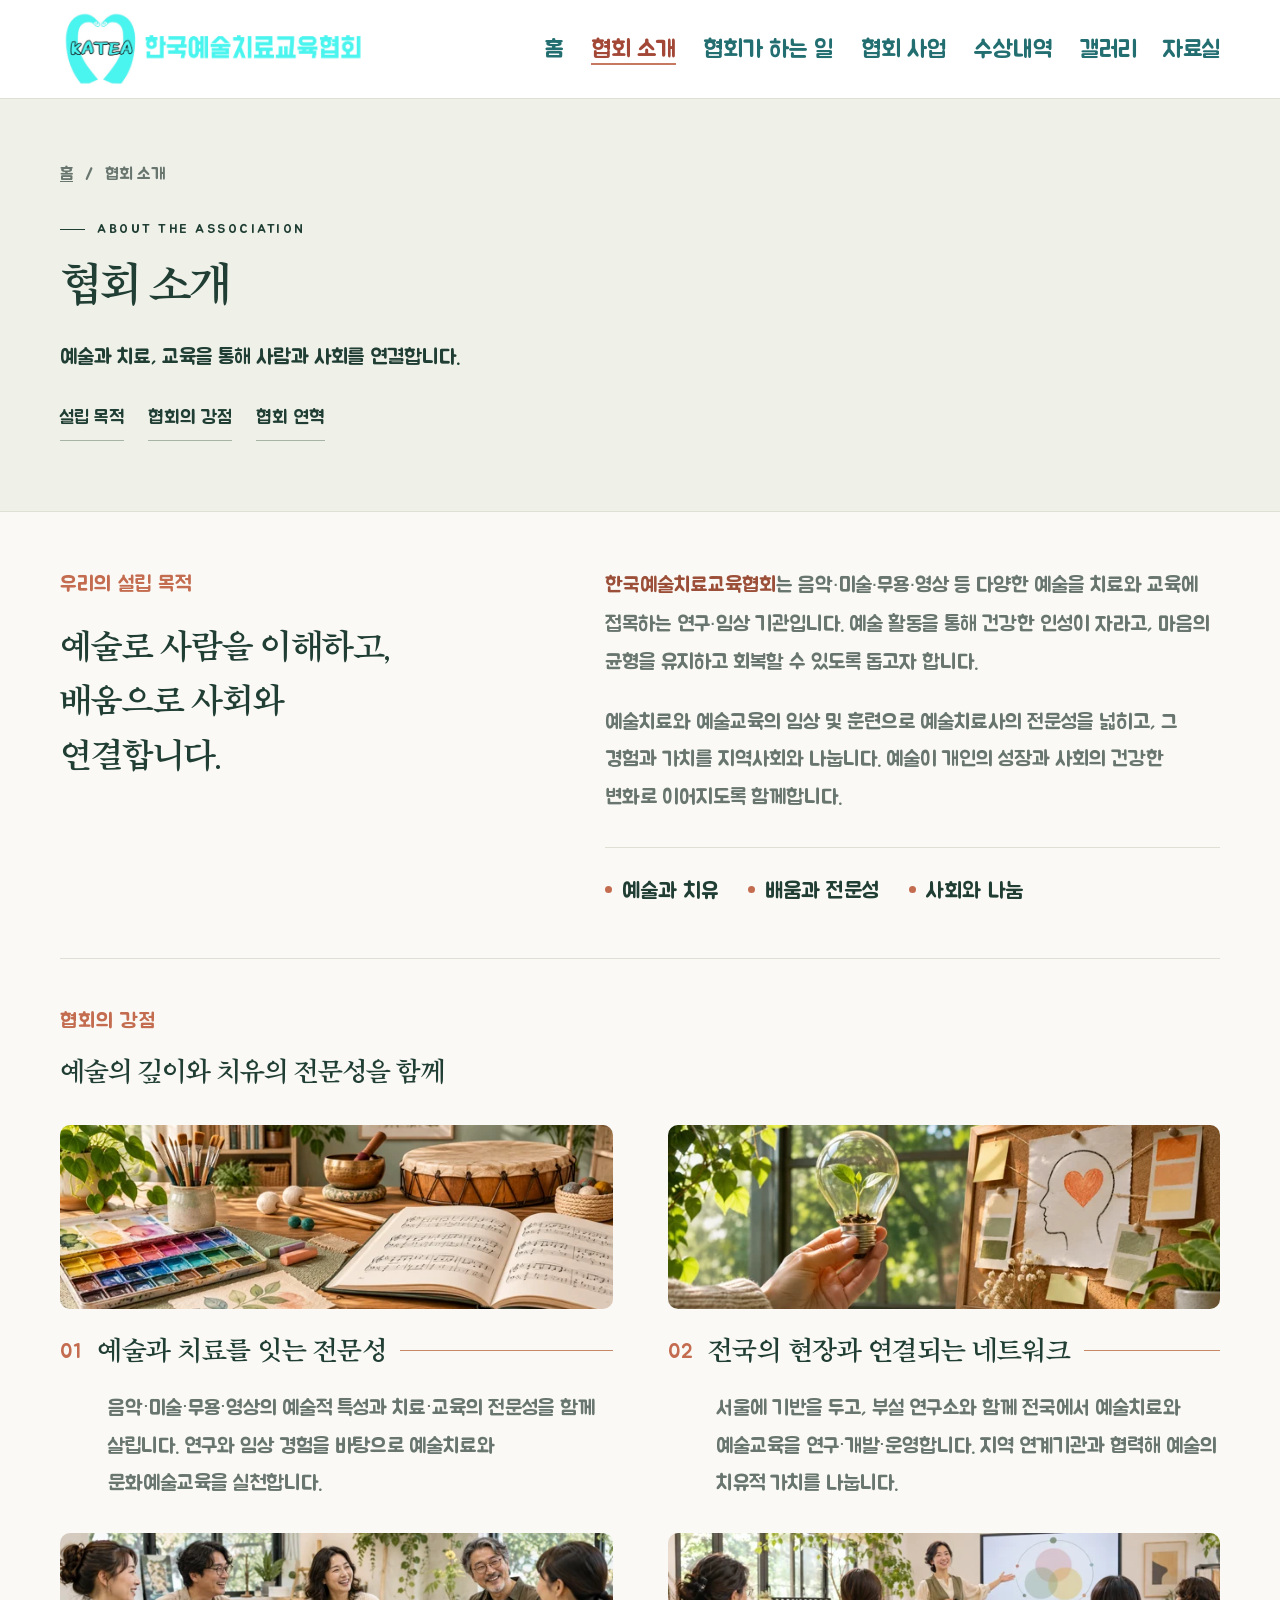
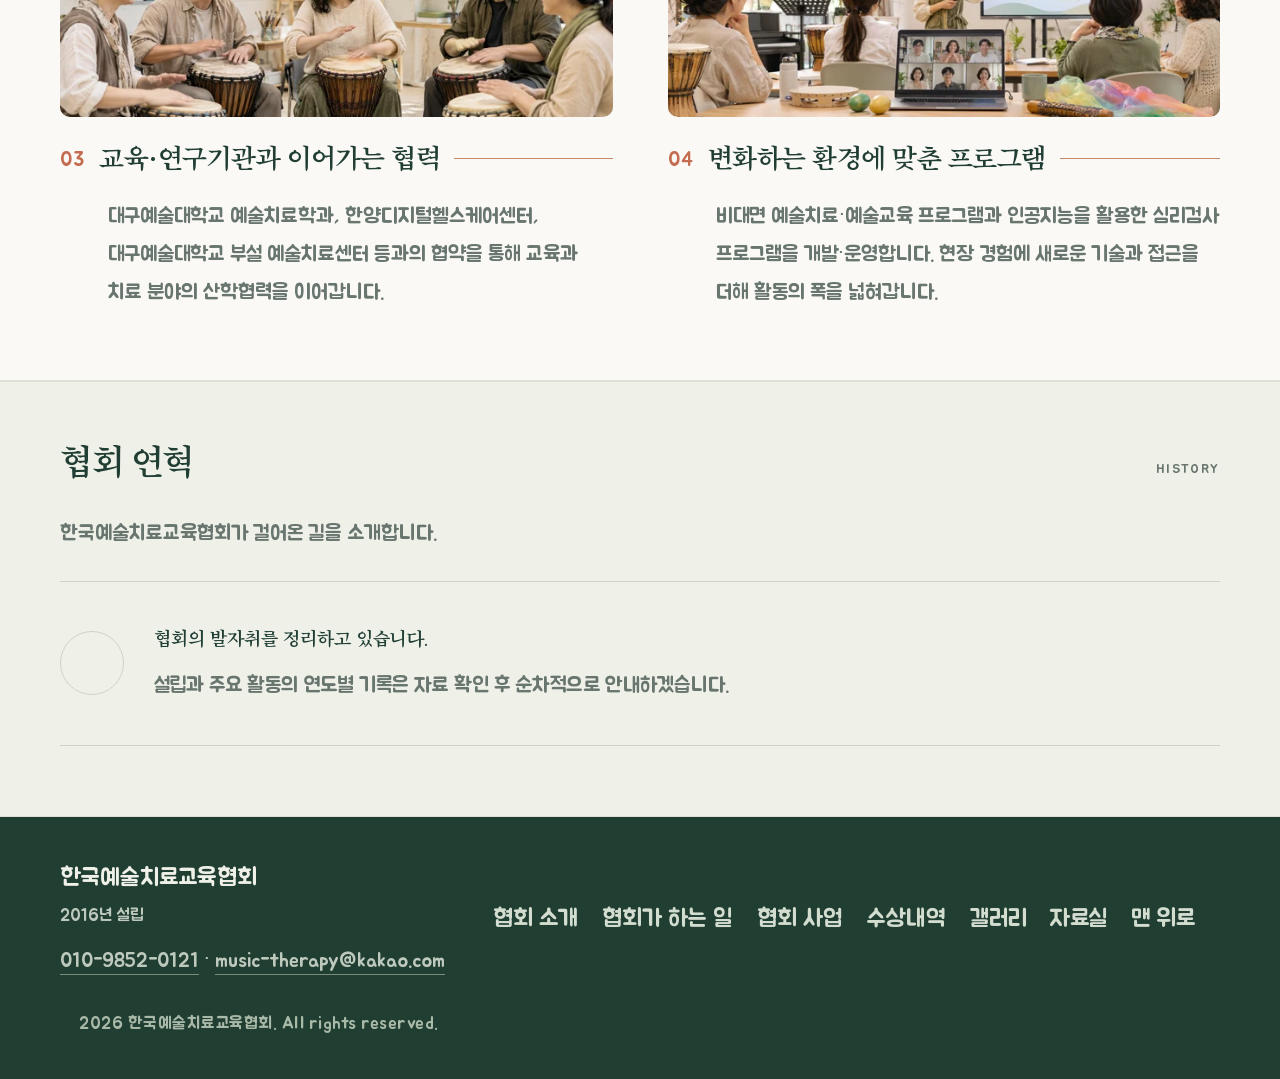
==== commit 3883ecab: "Highlight association name in the founding purpose text" ====
--- a/about/index.html
+++ b/about/index.html
@@ -1,7 +1,7 @@
 <!doctype html><html lang="ko"><head><meta charset="utf-8"><meta name="viewport" content="width=device-width, initial-scale=1"><meta name="theme-color" content="#244e40"><title>협회 소개 | 한국예술치료교육협회</title><meta name="description" content="예술과 치료, 교육을 통해 사람과 사회를 연결합니다."><link rel="canonical" href="https://k-atea.com/about/"><meta property="og:title" content="협회 소개 | 한국예술치료교육협회"><meta property="og:description" content="예술과 치료, 교육을 통해 사람과 사회를 연결합니다."><meta property="og:url" content="https://k-atea.com/about/"><meta property="og:image" content="https://k-atea.com/assets/katea-bi.png"><link rel="stylesheet" href="/assets/site.css"><script src="/assets/site.js" defer></script></head><body class="detail-page"><a href="#main" class="skip-link">본문 바로가기</a><header><div class="wrap header-inner"><a class="brand" href="/" aria-label="한국예술치료교육협회 홈"><img class="association-logo" src="/assets/katea-bi.png" width="2791" height="689" alt="한국예술치료교육협회 KATEA"></a><button class="menu" type="button" aria-expanded="false" aria-controls="navigation">메뉴</button><nav id="navigation" aria-label="주요 메뉴"><a href="/">홈</a><a href="/about/" aria-current="page">협회 소개</a><a href="/activities/">협회가 하는 일</a><a href="/projects/">협회 사업</a><a href="/awards/">수상내역</a><a href="/gallery/">갤러리</a><a href="/resources/">자료실</a></nav></div></header><main id="main"><div class="page-heading about-page-heading"><div class="wrap about-heading-grid"><div class="about-heading-copy"><div class="breadcrumb"><a href="/">홈</a><span aria-hidden="true">/</span><span>협회 소개</span></div><div class="eyebrow">ABOUT THE ASSOCIATION</div><h1>협회 소개</h1><p>예술과 치료, 교육을 통해 사람과 사회를 연결합니다.</p><div role="navigation" class="page-subnav" aria-label="협회 소개 목차"><a href="#about">설립 목적</a><a href="#strengths">협회의 강점</a><a href="#history">협회 연혁</a></div></div><img class="about-heading-photo" src="/assets/about-hero-v1-1200.webp" srcset="/assets/about-hero-v1-600.webp 600w, /assets/about-hero-v1-1200.webp 1200w" sizes="(max-width:800px) calc(100vw - 60px), 620px" width="1200" height="800" alt="음악·미술·공예·영상 등 다양한 예술 매체가 어우러진 공간" decoding="async" fetchpriority="high"></div></div><section class="section" id="about"><div class="wrap">
 
 <div class="split"><div><p class="kicker">우리의 설립 목적</p><h2 class="statement">예술로 사람을 이해하고,<br>배움으로 사회와<br>연결합니다.</h2></div>
-<div class="about-purpose"><p class="body-copy">한국예술치료교육협회는 음악<span style="font-family:Arial,sans-serif">·</span>미술<span style="font-family:Arial,sans-serif">·</span>무용<span style="font-family:Arial,sans-serif">·</span>영상 등 다양한 예술을 치료와 교육에 접목하는 연구<span style="font-family:Arial,sans-serif">·</span>임상 기관입니다. 예술 활동을 통해 건강한 인성이 자라고, 마음의 균형을 유지하고 회복할 수 있도록 돕고자 합니다.</p>
+<div class="about-purpose"><p class="body-copy"><strong class="association-name-highlight">한국예술치료교육협회</strong>는 음악<span style="font-family:Arial,sans-serif">·</span>미술<span style="font-family:Arial,sans-serif">·</span>무용<span style="font-family:Arial,sans-serif">·</span>영상 등 다양한 예술을 치료와 교육에 접목하는 연구<span style="font-family:Arial,sans-serif">·</span>임상 기관입니다. 예술 활동을 통해 건강한 인성이 자라고, 마음의 균형을 유지하고 회복할 수 있도록 돕고자 합니다.</p>
 <p class="body-copy">예술치료와 예술교육의 임상 및 훈련으로 예술치료사의 전문성을 넓히고, 그 경험과 가치를 지역사회와 나눕니다. 예술이 개인의 성장과 사회의 건강한 변화로 이어지도록 함께합니다.</p>
 <div class="values"><span><i></i>예술과 치유</span><span><i></i>배움과 전문성</span><span><i></i>사회와 나눔</span></div></div></div>
 <div class="strengths" id="strengths"><div class="strengths-intro"><p class="kicker">협회의 강점</p><h2>예술의 깊이와 치유의 전문성을 함께</h2></div>
--- a/assets/site.css
+++ b/assets/site.css
@@ -115,6 +115,8 @@
 
 /* Multidisciplinary arts image balances the about-page heading */
 .about-page-heading{padding:0}.about-heading-grid{display:grid;grid-template-columns:minmax(0,.9fr) minmax(0,1.1fr);gap:36px;align-items:stretch}.about-heading-copy{min-width:0;padding:28px 0 38px;align-self:center}.about-heading-photo{display:block;width:100%;height:100%;min-height:360px;object-fit:cover;object-position:center;border-radius:12px}@media(max-width:1050px){.about-heading-grid{grid-template-columns:repeat(2,minmax(0,1fr));gap:28px}.about-heading-photo{min-height:340px}}@media(max-width:800px){.about-page-heading{padding:23px 0 30px}.about-heading-grid{grid-template-columns:1fr;gap:24px}.about-heading-copy{padding:0}.about-heading-photo{height:auto;min-height:0;aspect-ratio:3/2;max-width:none;justify-self:stretch}}
+
+.about-purpose .association-name-highlight{color:#9b4f38;font-weight:700}
 /* Spring 2026 gallery entry */
 .gallery-exhibition[hidden]{display:none}.gallery-exhibition{margin-bottom:35px;border:1px solid var(--line);background:#edf0e6}.gallery-exhibition-link{display:grid;grid-template-columns:1fr 1.15fr;align-items:center}.gallery-exhibition-link>img{display:block;width:100%;height:auto;aspect-ratio:1797/985;object-fit:contain}.gallery-exhibition-link>div{padding:38px}.gallery-exhibition h2{font-size:32px;font-weight:500;line-height:1.5;letter-spacing:-1px;margin:0 0 20px}.gallery-exhibition p{font-size:15px;line-height:1.9;color:var(--muted)}.gallery-exhibition .gallery-exhibition-note{font-size:13px}.gallery-exhibition .button{margin-top:12px}.gallery-exhibition a:hover h2{color:var(--accent)}@media(max-width:760px){.gallery-exhibition-link{grid-template-columns:1fr}.gallery-exhibition-link>img{height:auto}.gallery-exhibition-link>div{padding:25px}.gallery-exhibition h2{font-size:26px}.gallery-head .filters{flex-wrap:wrap;justify-content:flex-start}}
 
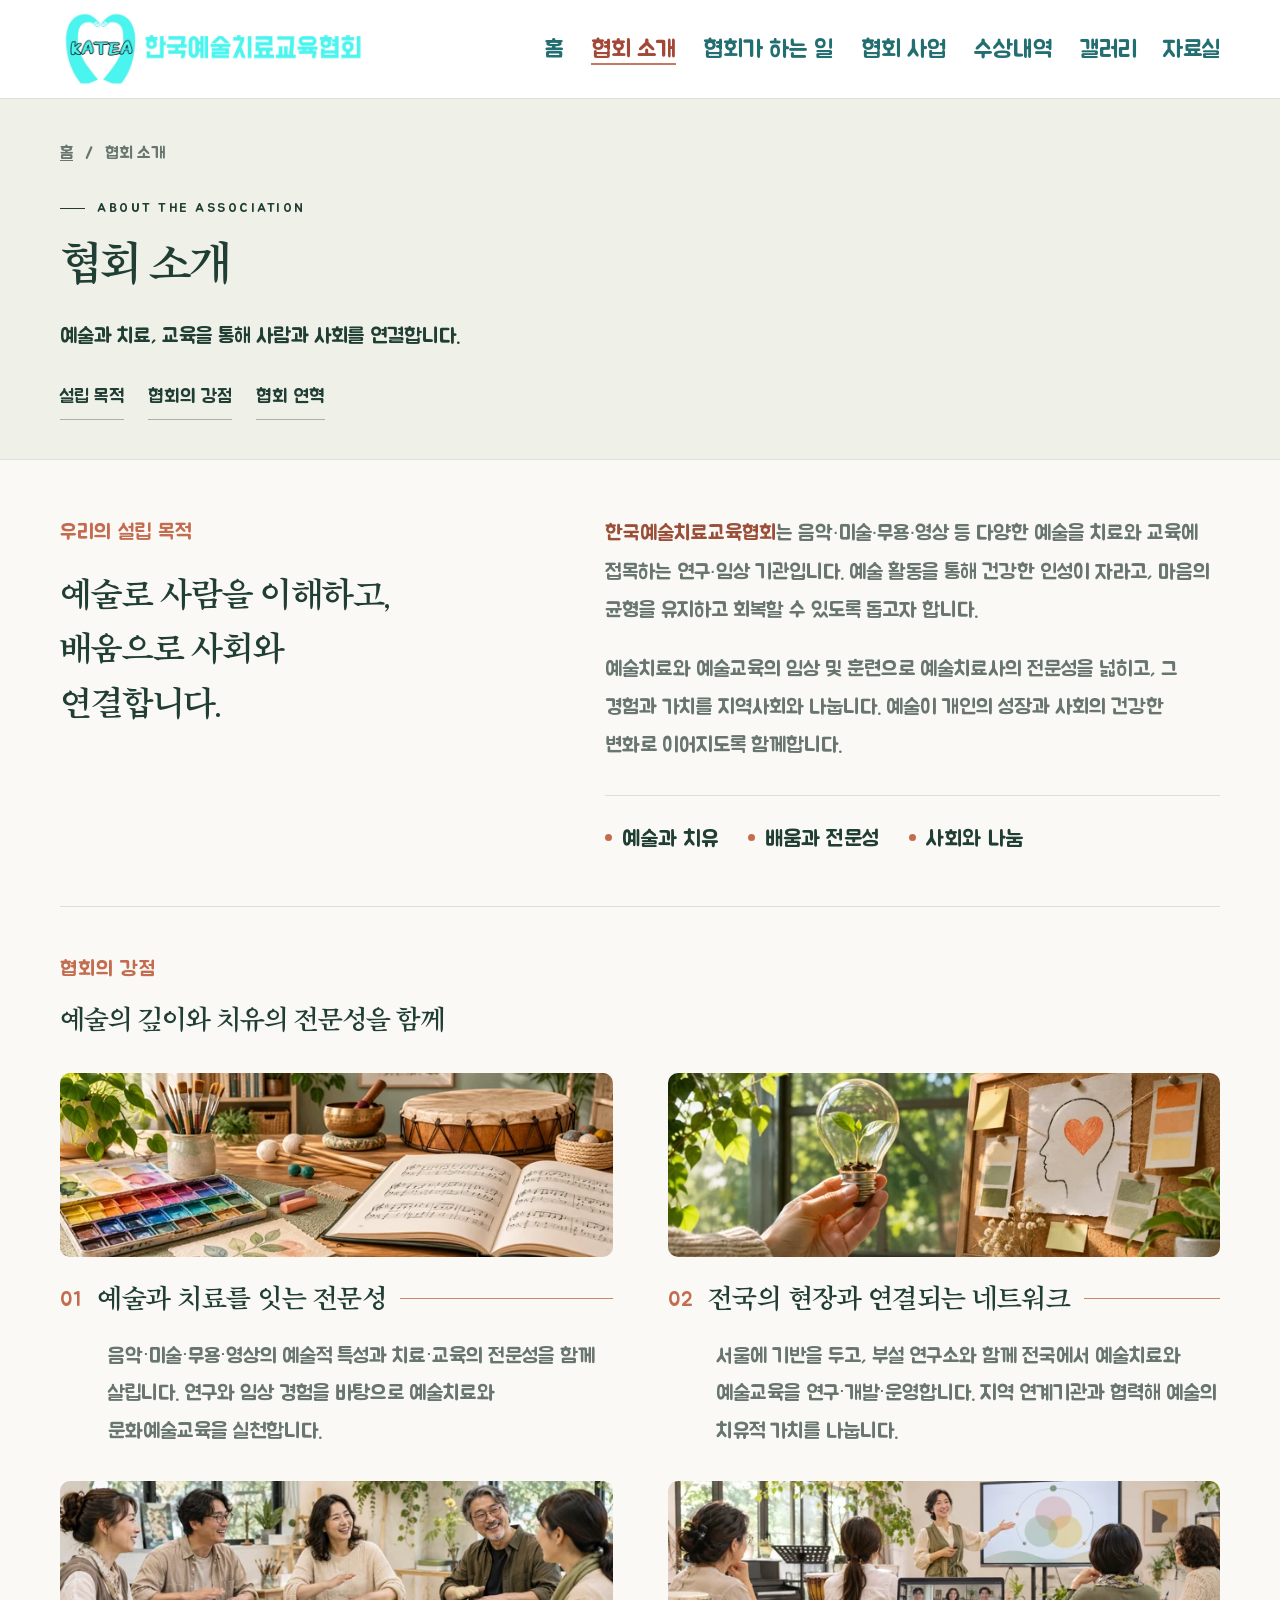
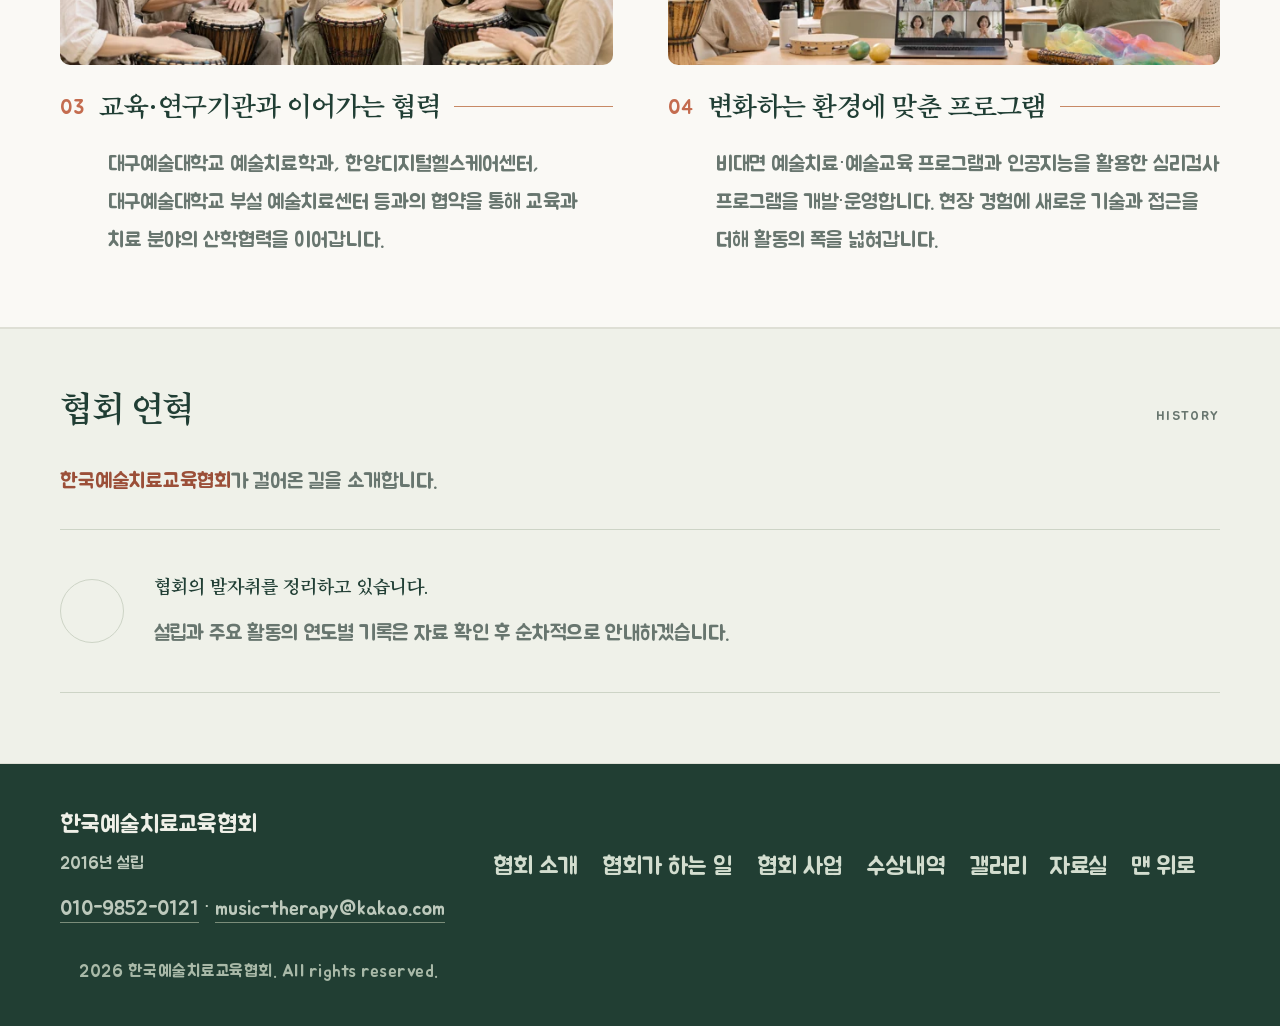
==== commit 0382c5cd: "Highlight association name consistently in page content" ====
--- a/about/index.html
+++ b/about/index.html
@@ -1,4 +1,5 @@
-<!doctype html><html lang="ko"><head><meta charset="utf-8"><meta name="viewport" content="width=device-width, initial-scale=1"><meta name="theme-color" content="#244e40"><title>협회 소개 | 한국예술치료교육협회</title><meta name="description" content="예술과 치료, 교육을 통해 사람과 사회를 연결합니다."><link rel="canonical" href="https://k-atea.com/about/"><meta property="og:title" content="협회 소개 | 한국예술치료교육협회"><meta property="og:description" content="예술과 치료, 교육을 통해 사람과 사회를 연결합니다."><meta property="og:url" content="https://k-atea.com/about/"><meta property="og:image" content="https://k-atea.com/assets/katea-bi.png"><link rel="stylesheet" href="/assets/site.css"><script src="/assets/site.js" defer></script></head><body class="detail-page"><a href="#main" class="skip-link">본문 바로가기</a><header><div class="wrap header-inner"><a class="brand" href="/" aria-label="한국예술치료교육협회 홈"><img class="association-logo" src="/assets/katea-bi.png" width="2791" height="689" alt="한국예술치료교육협회 KATEA"></a><button class="menu" type="button" aria-expanded="false" aria-controls="navigation">메뉴</button><nav id="navigation" aria-label="주요 메뉴"><a href="/">홈</a><a href="/about/" aria-current="page">협회 소개</a><a href="/activities/">협회가 하는 일</a><a href="/projects/">협회 사업</a><a href="/awards/">수상내역</a><a href="/gallery/">갤러리</a><a href="/resources/">자료실</a></nav></div></header><main id="main"><div class="page-heading about-page-heading"><div class="wrap about-heading-grid"><div class="about-heading-copy"><div class="breadcrumb"><a href="/">홈</a><span aria-hidden="true">/</span><span>협회 소개</span></div><div class="eyebrow">ABOUT THE ASSOCIATION</div><h1>협회 소개</h1><p>예술과 치료, 교육을 통해 사람과 사회를 연결합니다.</p><div role="navigation" class="page-subnav" aria-label="협회 소개 목차"><a href="#about">설립 목적</a><a href="#strengths">협회의 강점</a><a href="#history">협회 연혁</a></div></div><img class="about-heading-photo" src="/assets/about-hero-v1-1200.webp" srcset="/assets/about-hero-v1-600.webp 600w, /assets/about-hero-v1-1200.webp 1200w" sizes="(max-width:800px) calc(100vw - 60px), 620px" width="1200" height="800" alt="음악·미술·공예·영상 등 다양한 예술 매체가 어우러진 공간" decoding="async" fetchpriority="high"></div></div><section class="section" id="about"><div class="wrap">
+<!doctype html><html lang="ko"><head><meta charset="utf-8"><meta name="viewport" content="width=device-width, initial-scale=1"><meta name="theme-color" content="#244e40"><title>협회 소개 | 한국예술치료교육협회</title><meta name="description" content="예술과 치료, 교육을 통해 사람과 사회를 연결합니다."><link rel="canonical" href="https://k-atea.com/about/"><meta property="og:title" content="협회 소개 | 한국예술치료교육협회"><meta property="og:description" content="예술과 치료, 교육을 통해 사람과 사회를 연결합니다."><meta property="og:url" content="https://k-atea.com/about/"><meta property="og:image" content="https://k-atea.com/assets/katea-bi.png"><link rel="stylesheet" href="/assets/site.css"><script src="/assets/site.js" defer></script><link rel="stylesheet" href="/assets/association-name.css">
+</head><body class="detail-page"><a href="#main" class="skip-link">본문 바로가기</a><header><div class="wrap header-inner"><a class="brand" href="/" aria-label="한국예술치료교육협회 홈"><img class="association-logo" src="/assets/katea-bi.png" width="2791" height="689" alt="한국예술치료교육협회 KATEA"></a><button class="menu" type="button" aria-expanded="false" aria-controls="navigation">메뉴</button><nav id="navigation" aria-label="주요 메뉴"><a href="/">홈</a><a href="/about/" aria-current="page">협회 소개</a><a href="/activities/">협회가 하는 일</a><a href="/projects/">협회 사업</a><a href="/awards/">수상내역</a><a href="/gallery/">갤러리</a><a href="/resources/">자료실</a></nav></div></header><main id="main"><div class="page-heading about-page-heading"><div class="wrap about-heading-grid"><div class="about-heading-copy"><div class="breadcrumb"><a href="/">홈</a><span aria-hidden="true">/</span><span>협회 소개</span></div><div class="eyebrow">ABOUT THE ASSOCIATION</div><h1>협회 소개</h1><p>예술과 치료, 교육을 통해 사람과 사회를 연결합니다.</p><div role="navigation" class="page-subnav" aria-label="협회 소개 목차"><a href="#about">설립 목적</a><a href="#strengths">협회의 강점</a><a href="#history">협회 연혁</a></div></div><img class="about-heading-photo" src="/assets/about-hero-v1-1200.webp" srcset="/assets/about-hero-v1-600.webp 600w, /assets/about-hero-v1-1200.webp 1200w" sizes="(max-width:800px) calc(100vw - 60px), 620px" width="1200" height="800" alt="음악·미술·공예·영상 등 다양한 예술 매체가 어우러진 공간" decoding="async" fetchpriority="high"></div></div><section class="section" id="about"><div class="wrap">
 
 <div class="split"><div><p class="kicker">우리의 설립 목적</p><h2 class="statement">예술로 사람을 이해하고,<br>배움으로 사회와<br>연결합니다.</h2></div>
 <div class="about-purpose"><p class="body-copy"><strong class="association-name-highlight">한국예술치료교육협회</strong>는 음악<span style="font-family:Arial,sans-serif">·</span>미술<span style="font-family:Arial,sans-serif">·</span>무용<span style="font-family:Arial,sans-serif">·</span>영상 등 다양한 예술을 치료와 교육에 접목하는 연구<span style="font-family:Arial,sans-serif">·</span>임상 기관입니다. 예술 활동을 통해 건강한 인성이 자라고, 마음의 균형을 유지하고 회복할 수 있도록 돕고자 합니다.</p>
@@ -13,6 +14,6 @@
 </div></div>
 </div></section><section class="section history" id="history"><div class="wrap">
 <div class="section-top"><h2 class="section-title">협회 연혁</h2><span class="section-index">HISTORY</span></div>
-<p class="intro-line">한국예술치료교육협회가 걸어온 길을 소개합니다.</p>
+<p class="intro-line"><span class="association-name-highlight">한국예술치료교육협회</span>가 걸어온 길을 소개합니다.</p>
 <div class="empty"><span class="empty-symbol" aria-hidden="true">↗</span><div><h3>협회의 발자취를 정리하고 있습니다.</h3><p>설립과 주요 활동의 연도별 기록은 자료 확인 후 순차적으로 안내하겠습니다.</p></div></div>
 </div></section></main><footer><div class="wrap"><div class="footer-inner"><div><strong>한국예술치료교육협회</strong><p class="footer-founded">2016년 설립</p><p><a href="tel:01098520121">010-9852-0121</a> · <a href="mailto:music-therapy@kakao.com">music-therapy@kakao.com</a></p></div><div class="footer-links"><a href="/about/">협회 소개</a><a href="/activities/">협회가 하는 일</a><a href="/projects/">협회 사업</a><a href="/awards/">수상내역</a><a href="/gallery/">갤러리</a><a href="/resources/">자료실</a><a href="#main">맨 위로 ↑</a></div></div><div class="copyright">© <span id="year">2026</span> 한국예술치료교육협회. All rights reserved.</div></div></footer></body></html>
--- a/assets/site.css
+++ b/assets/site.css
@@ -114,7 +114,7 @@
 .project-entry-with-image{display:grid;grid-template-columns:minmax(0,1fr) 260px;gap:28px;align-items:start;padding:26px 0}.project-entry-copy{min-width:0}.project-entry-visual{margin:0;min-width:0}.project-entry-visual img{display:block;width:100%;height:auto;aspect-ratio:4/3;object-fit:cover;border-radius:10px}.project-entry-visual figcaption{font-size:16px;line-height:1.7;color:#46675b;margin-top:9px}.project-entry-visual figcaption span{display:block;color:var(--muted);font-size:15px}@media(max-width:1050px){.project-entry-with-image{grid-template-columns:minmax(0,1fr) 210px;gap:20px}}@media(max-width:760px){.project-entry-with-image{grid-template-columns:1fr;padding:20px 0;gap:20px}.project-entry-visual{width:100%;max-width:480px}}
 
 /* Multidisciplinary arts image balances the about-page heading */
-.about-page-heading{padding:0}.about-heading-grid{display:grid;grid-template-columns:minmax(0,.9fr) minmax(0,1.1fr);gap:36px;align-items:stretch}.about-heading-copy{min-width:0;padding:28px 0 38px;align-self:center}.about-heading-photo{display:block;width:100%;height:100%;min-height:360px;object-fit:cover;object-position:center;border-radius:12px}@media(max-width:1050px){.about-heading-grid{grid-template-columns:repeat(2,minmax(0,1fr));gap:28px}.about-heading-photo{min-height:340px}}@media(max-width:800px){.about-page-heading{padding:23px 0 30px}.about-heading-grid{grid-template-columns:1fr;gap:24px}.about-heading-copy{padding:0}.about-heading-photo{height:auto;min-height:0;aspect-ratio:3/2;max-width:none;justify-self:stretch}}
+.about-page-heading{padding:0}.about-heading-grid{display:grid;grid-template-columns:minmax(0,.9fr) minmax(0,1.1fr);gap:36px;align-items:stretch;height:360px}.about-heading-copy{min-width:0;padding:20px 0;align-self:center}.about-heading-photo{display:block;width:100%;height:100%;min-height:0;object-fit:cover;object-position:center;border-radius:0;mask-image:linear-gradient(to right,transparent 0%,#000 16%,#000 84%,transparent 100%);-webkit-mask-image:linear-gradient(to right,transparent 0%,#000 16%,#000 84%,transparent 100%)}@media(max-width:1050px){.about-heading-grid{grid-template-columns:repeat(2,minmax(0,1fr));gap:28px}.about-heading-photo{min-height:0}}@media(max-width:800px){.about-page-heading{padding:23px 0 30px}.about-heading-grid{grid-template-columns:1fr;gap:24px;height:auto}.about-heading-copy{padding:0}.about-heading-photo{height:auto;min-height:0;aspect-ratio:3/2;max-width:none;justify-self:stretch}}
 
 .about-purpose .association-name-highlight{color:#9b4f38;font-weight:700}
 /* Spring 2026 gallery entry */
--- a/assets/association-name.css
+++ b/assets/association-name.css
@@ -0,0 +1 @@
+.association-name-highlight{color:#9b4f38;font-weight:700}
